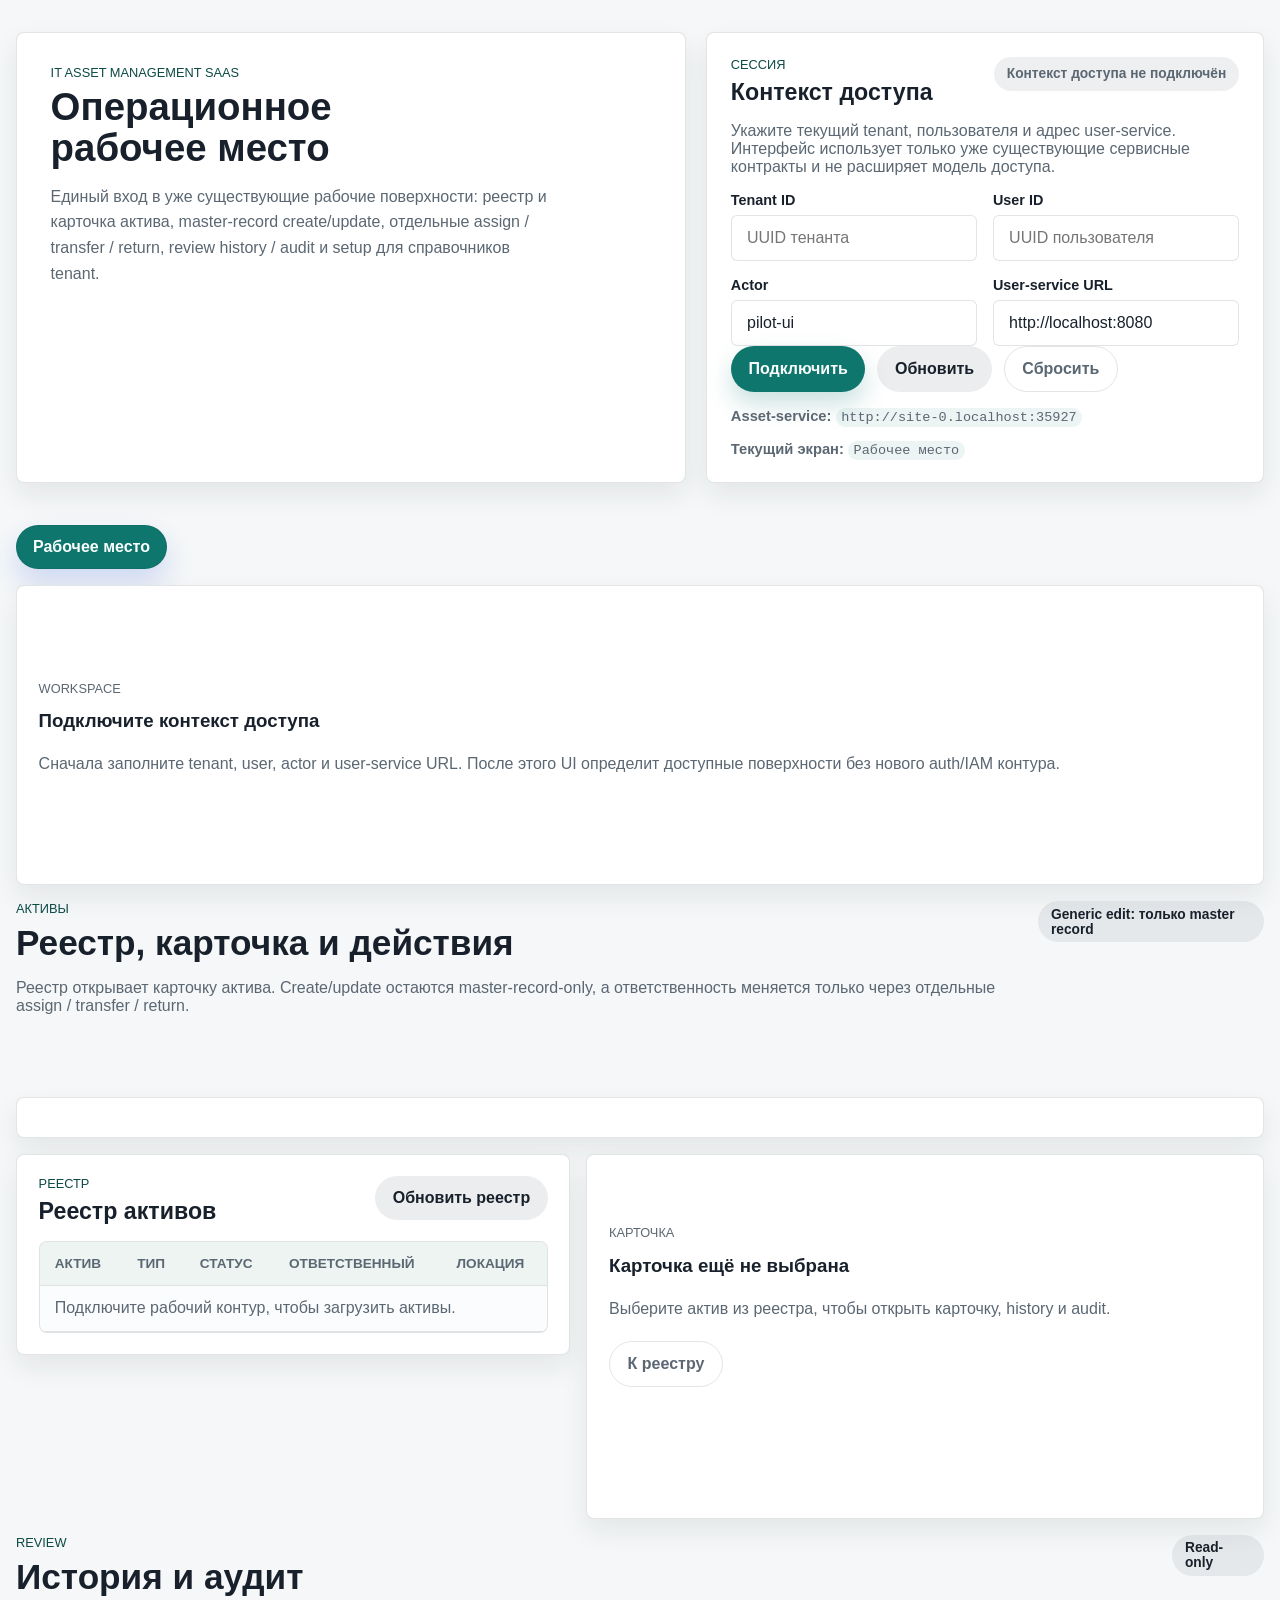
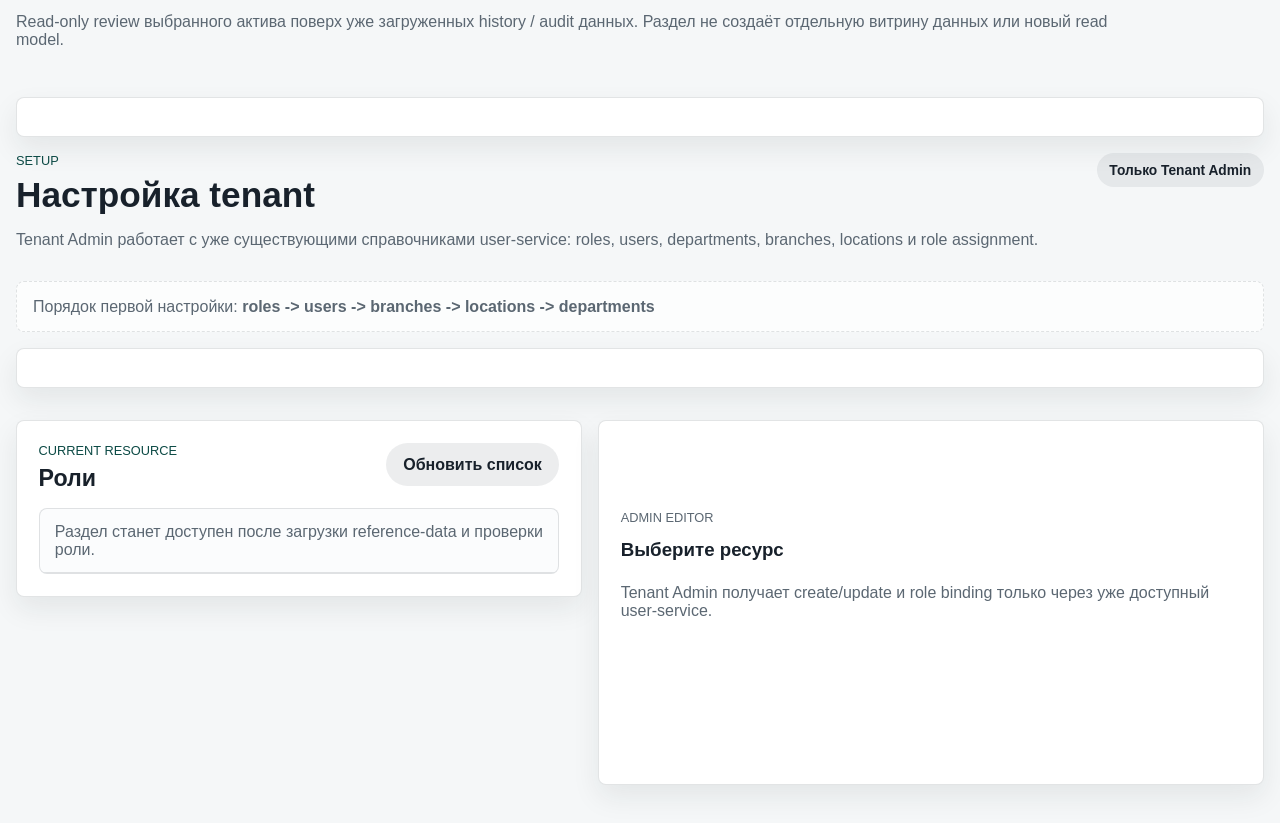
==== services/asset-service/src/main/resources/static/index.html @ 3429da2e "Operational Workspace UX v2 / Release UI Layout & Navigation Cutline" ====
<!DOCTYPE html>
<html lang="ru">
<head>
    <meta charset="UTF-8">
    <meta name="viewport" content="width=device-width, initial-scale=1.0">
    <title>ITAM Operational Workspace</title>
    <link rel="stylesheet" href="app.css">
    <script src="app.js" defer></script>
</head>
<body>
    <div
        class="app-shell"
        data-ui-surface="operational-workspace-ux-v2"
        data-existing-surface="minimal-pilot-ui"
        data-edit-boundary="asset-master-record-only"
        data-responsibility-flows="assign,transfer,return"
    >
        <header class="app-header">
            <div class="header-copy">
                <p class="eyebrow">IT Asset Management SaaS</p>
                <h1>Операционное рабочее место</h1>
                <p class="header-text">
                    Единый вход в уже существующие рабочие поверхности: реестр и карточка актива,
                    master-record create/update, отдельные assign / transfer / return, review history / audit
                    и setup для справочников tenant.
                </p>
            </div>

            <form id="session-form" class="session-card">
                <div class="panel-heading">
                    <div>
                        <p class="section-kicker">Сессия</p>
                        <h2>Контекст доступа</h2>
                    </div>
                    <span id="role-summary-badge" class="summary-badge">UI-профиль ещё не определён</span>
                </div>

                <p class="helper-copy">
                    Укажите текущий tenant, пользователя и адрес user-service. Интерфейс использует только
                    уже существующие сервисные контракты и не расширяет модель доступа.
                </p>

                <div class="field-grid">
                    <label class="field">
                        <span>Tenant ID</span>
                        <input id="tenant-id" name="tenant_id" type="text" autocomplete="off" placeholder="UUID тенанта" required>
                    </label>

                    <label class="field">
                        <span>User ID</span>
                        <input id="user-id" name="user_id" type="text" autocomplete="off" placeholder="UUID пользователя" required>
                    </label>

                    <label class="field">
                        <span>Actor</span>
                        <input id="actor" name="actor" type="text" autocomplete="off" placeholder="pilot-ui" required>
                    </label>

                    <label class="field">
                        <span>User-service URL</span>
                        <input
                            id="user-service-base-url"
                            name="user_service_base_url"
                            type="url"
                            autocomplete="off"
                            placeholder="http://localhost:8080"
                            required
                        >
                    </label>
                </div>

                <div class="button-row">
                    <button class="button button-primary" type="submit">Подключить</button>
                    <button class="button button-secondary" id="refresh-all" type="button">Обновить</button>
                    <button class="button button-ghost" id="clear-session" type="button">Сбросить</button>
                </div>

                <div class="inline-meta">
                    <span><strong>Asset-service:</strong> <code id="asset-service-origin">same origin</code></span>
                    <span><strong>Текущий экран:</strong> <code id="active-screen-label">assets</code></span>
                </div>
            </form>
        </header>

        <div id="flash-stack" class="flash-stack" aria-live="polite"></div>

        <nav id="screen-nav" class="screen-nav" aria-label="Основные разделы"></nav>

        <main class="workspace">
            <section id="workspace-screen" class="screen">
                <section id="workspace-overview" class="workspace-overview panel panel-tight" aria-live="polite"></section>
            </section>

            <section id="assets-screen" class="screen">
                <div class="screen-header">
                    <div>
                        <p class="section-kicker">Активы</p>
                        <h2>Реестр, карточка и действия</h2>
                        <p class="screen-copy">
                            Реестр открывает карточку актива. Create/update остаются master-record-only,
                            а ответственность меняется только через отдельные assign / transfer / return.
                        </p>
                    </div>
                    <span class="boundary-chip">
                        Generic edit: только master record
                    </span>
                </div>

                <div id="asset-journey-banner" class="journey-banner" aria-live="polite"></div>

                <div id="asset-create-panel" class="panel panel-tight" hidden>
                    <div class="panel-heading">
                        <div>
                            <p class="section-kicker">Create</p>
                            <h3>Создать актив</h3>
                        </div>
                    </div>
                    <form id="asset-create-form" class="form-grid">
                        <label class="field">
                            <span>Инвентарный тег</span>
                            <input name="asset_tag" type="text" autocomplete="off" required>
                        </label>

                        <label class="field">
                            <span>Серийный номер</span>
                            <input name="serial_number" type="text" autocomplete="off" required>
                        </label>

                        <label class="field">
                            <span>Тип актива</span>
                            <input name="asset_type" type="text" autocomplete="off" required>
                        </label>

                        <div class="button-row button-row-inline">
                            <button class="button button-primary" type="submit">Создать актив</button>
                        </div>
                    </form>
                    <p class="muted-note">
                        Начальная ответственность не задаётся через generic create. После создания используйте
                        отдельные entry points assign / transfer / return и вернитесь в карточку актива.
                    </p>
                </div>

                <section id="asset-registry-overview" class="workspace-overview panel panel-tight" aria-live="polite"></section>

                <div class="assets-grid">
                    <section class="panel">
                        <div class="panel-heading">
                            <div>
                                <p class="section-kicker">Реестр</p>
                                <h3>Реестр активов</h3>
                            </div>
                            <button class="button button-secondary" id="refresh-assets" type="button">Обновить реестр</button>
                        </div>

                        <div class="table-wrap">
                            <table class="data-table">
                                <thead>
                                    <tr>
                                        <th>Актив</th>
                                        <th>Тип</th>
                                        <th>Статус</th>
                                        <th>Ответственный</th>
                                        <th>Локация</th>
                                    </tr>
                                </thead>
                                <tbody id="asset-registry-body">
                                    <tr>
                                        <td colspan="5" class="empty-cell">Подключите рабочий контур, чтобы загрузить активы.</td>
                                    </tr>
                                </tbody>
                            </table>
                        </div>
                    </section>

                    <section class="panel">
                        <div id="asset-detail-panel" class="detail-host">
                            <div class="empty-state">
                                <p class="empty-kicker">Карточка</p>
                                <h3>Карточка ещё не выбрана</h3>
                                <p>Выберите актив из реестра, чтобы открыть карточку, историю, аудит и доступные operational actions.</p>
                            </div>
                        </div>
                    </section>
                </div>
            </section>

            <section id="review-screen" class="screen" hidden>
                <div class="screen-header">
                    <div>
                        <p class="section-kicker">Review</p>
                        <h2>История и аудит</h2>
                        <p class="screen-copy">
                            Read-only review выбранного актива поверх уже загруженных history / audit данных.
                            Раздел не создаёт отдельную витрину данных или новый read model.
                        </p>
                    </div>
                    <span class="boundary-chip">Read-only</span>
                </div>

                <nav id="review-section-nav" class="admin-nav" aria-label="Review sections"></nav>
                <section id="review-detail-panel" class="panel panel-tight" aria-live="polite"></section>
            </section>

            <section id="admin-screen" class="screen" hidden>
                <div class="screen-header">
                    <div>
                        <p class="section-kicker">Setup</p>
                        <h2>Настройка tenant</h2>
                        <p class="screen-copy">
                            Tenant Admin работает с уже существующими справочниками user-service:
                            roles, users, departments, branches, locations и role assignment.
                        </p>
                    </div>
                    <span class="boundary-chip">Только Tenant Admin</span>
                </div>

                <div class="setup-order">
                    Порядок первой настройки: <strong>roles -> users -> branches -> locations -> departments</strong>
                </div>

                <section id="setup-overview" class="workspace-overview panel panel-tight" aria-live="polite"></section>

                <nav id="admin-resource-nav" class="admin-nav" aria-label="Reference data sections"></nav>

                <div class="admin-grid">
                    <section class="panel">
                        <div class="panel-heading">
                            <div>
                                <p class="section-kicker">Current Resource</p>
                                <h3 id="admin-resource-title">Роли</h3>
                            </div>
                            <button class="button button-secondary" id="refresh-admin-resource" type="button">Обновить список</button>
                        </div>

                        <div class="table-wrap">
                            <table class="data-table">
                                <thead id="admin-table-head"></thead>
                                <tbody id="admin-table-body">
                                    <tr>
                                        <td class="empty-cell">Раздел станет доступен после загрузки reference-data и проверки роли.</td>
                                    </tr>
                                </tbody>
                            </table>
                        </div>
                    </section>

                    <section class="panel">
                        <div id="admin-editor-panel" class="detail-host">
                            <div class="empty-state">
                                <p class="empty-kicker">Admin Editor</p>
                                <h3>Выберите ресурс</h3>
                                <p>Tenant Admin получает create/update и role binding только через уже доступный user-service.</p>
                            </div>
                        </div>
                    </section>
                </div>
            </section>
        </main>
    </div>
</body>
</html>
---- services/asset-service/src/main/resources/static/app.css ----
:root {
    --bg: #f5f7f8;
    --panel: #ffffff;
    --panel-strong: #fbfcfd;
    --ink: #18212b;
    --muted: #5b6772;
    --line: rgba(22, 32, 42, 0.12);
    --accent: #0f766e;
    --accent-soft: #d7efeb;
    --accent-ink: #0c4a45;
    --warning: #9a3412;
    --warning-soft: #ffedd5;
    --danger: #b42318;
    --danger-soft: #fde7e3;
    --success: #166534;
    --success-soft: #dcfce7;
    --info-soft: #e0efff;
    --readonly-soft: #ebe8ff;
    --readonly-ink: #4338ca;
    --shadow: 0 12px 28px rgba(29, 32, 37, 0.08);
    --radius-lg: 8px;
    --radius-md: 8px;
    --radius-sm: 6px;
}

* {
    box-sizing: border-box;
}

html {
    font-size: 16px;
}

body {
    margin: 0;
    min-height: 100vh;
    color: var(--ink);
    background: var(--bg);
    font-family: "Aptos", "Trebuchet MS", "Segoe UI Variable Text", sans-serif;
}

button,
input,
select,
textarea {
    font: inherit;
}

code {
    padding: 0.1rem 0.35rem;
    border-radius: 999px;
    background: rgba(15, 118, 110, 0.08);
    font-family: "Cascadia Code", "Consolas", monospace;
    font-size: 0.92em;
}

.app-shell {
    width: min(1480px, calc(100vw - 2rem));
    margin: 0 auto;
    padding: 2rem 0 2.5rem;
}

.app-header {
    display: grid;
    grid-template-columns: 1.2fr 1fr;
    gap: 1.25rem;
    align-items: stretch;
}

.header-copy,
.session-card,
.panel {
    border: 1px solid var(--line);
    border-radius: var(--radius-lg);
    background: var(--panel);
    box-shadow: var(--shadow);
}

.header-copy {
    padding: 2rem 2.1rem;
}

.eyebrow,
.section-kicker,
.empty-kicker,
.metric-label {
    margin: 0 0 0.45rem;
    font-size: 0.8rem;
    letter-spacing: 0;
    text-transform: uppercase;
    color: var(--accent-ink);
}

.header-copy h1,
.screen-header h2,
.panel-heading h2,
.panel-heading h3,
.empty-state h3,
.action-card h4,
.setup-card strong {
    margin: 0;
    font-weight: 700;
}

.header-copy h1 {
    font-size: 2.4rem;
    line-height: 1.05;
    max-width: 18ch;
}

.header-text,
.helper-copy,
.screen-copy,
.muted-note,
.empty-state p,
.setup-order,
.inline-meta,
.summary-badge,
.metric-copy,
.journey-copy p,
.setup-status {
    color: var(--muted);
}

.header-text {
    margin: 1rem 0 0;
    max-width: 56ch;
    line-height: 1.6;
}

.session-card {
    padding: 1.5rem;
}

.panel-heading {
    display: flex;
    justify-content: space-between;
    align-items: flex-start;
    gap: 1rem;
    margin-bottom: 1rem;
}

.panel-heading h2,
.panel-heading h3 {
    font-size: 1.45rem;
}

.summary-badge,
.boundary-chip,
.status-badge,
.summary-pill {
    display: inline-flex;
    align-items: center;
    justify-content: center;
    min-height: 2.1rem;
    padding: 0.35rem 0.8rem;
    border-radius: 999px;
    font-size: 0.86rem;
    font-weight: 600;
}

.summary-badge,
.boundary-chip,
.summary-pill {
    background: rgba(22, 32, 42, 0.07);
}

.field-grid,
.form-grid,
.overview-grid,
.workspace-path-grid,
.action-grid,
.stack,
.detail-grid,
.asset-card {
    display: grid;
    gap: 1rem;
}

.field-grid {
    grid-template-columns: repeat(2, minmax(0, 1fr));
}

.overview-grid {
    grid-template-columns: repeat(auto-fit, minmax(180px, 1fr));
}

.workspace-path-grid {
    grid-template-columns: repeat(auto-fit, minmax(240px, 1fr));
}

.action-grid {
    grid-template-columns: repeat(auto-fit, minmax(220px, 1fr));
}

.field {
    display: grid;
    gap: 0.42rem;
}

.field span {
    font-size: 0.9rem;
    font-weight: 600;
}

.field input,
.field select,
.field textarea {
    width: 100%;
    min-height: 2.9rem;
    padding: 0.8rem 0.95rem;
    border: 1px solid var(--line);
    border-radius: var(--radius-sm);
    background: rgba(255, 255, 255, 0.9);
    color: var(--ink);
}

.field textarea {
    min-height: 7rem;
    resize: vertical;
}

.field input:focus,
.field select:focus,
.field textarea:focus {
    outline: 2px solid rgba(15, 118, 110, 0.22);
    border-color: rgba(15, 118, 110, 0.35);
}

.button-row {
    display: flex;
    gap: 0.75rem;
    flex-wrap: wrap;
}

.button-row-inline {
    margin-top: 0.15rem;
}

.button {
    border: 0;
    border-radius: 999px;
    padding: 0.8rem 1.1rem;
    font-weight: 700;
    cursor: pointer;
    transition: transform 0.18s ease, box-shadow 0.18s ease, opacity 0.18s ease;
}

.button:hover {
    transform: translateY(-1px);
}

.button:disabled {
    cursor: not-allowed;
    opacity: 0.55;
    transform: none;
    box-shadow: none;
}

.button-primary {
    color: #f9fbfb;
    background: #0f766e;
    box-shadow: 0 12px 24px rgba(15, 118, 110, 0.22);
}

.button-secondary {
    color: var(--ink);
    background: rgba(22, 32, 42, 0.08);
}

.button-ghost {
    color: var(--muted);
    background: transparent;
    border: 1px solid var(--line);
}

.inline-meta {
    display: flex;
    gap: 1rem;
    flex-wrap: wrap;
    margin-top: 1rem;
    font-size: 0.92rem;
}

.flash-stack {
    display: grid;
    gap: 0.65rem;
    margin: 1.25rem 0 0;
}

.flash {
    border-radius: var(--radius-md);
    padding: 0.95rem 1rem;
    border: 1px solid transparent;
    box-shadow: 0 16px 30px rgba(29, 32, 37, 0.08);
}

.flash-info {
    background: rgba(255, 255, 255, 0.72);
    border-color: rgba(22, 32, 42, 0.1);
}

.flash-success {
    background: var(--success-soft);
    border-color: rgba(22, 101, 52, 0.18);
}

.flash-warning {
    background: var(--warning-soft);
    border-color: rgba(154, 52, 18, 0.18);
}

.flash-error {
    background: var(--danger-soft);
    border-color: rgba(180, 35, 24, 0.18);
}

.screen-nav,
.admin-nav {
    display: flex;
    gap: 0.75rem;
    flex-wrap: wrap;
}

.screen-nav {
    margin: 1.35rem 0 1rem;
}

.nav-chip {
    border: 1px solid rgba(22, 32, 42, 0.08);
    border-radius: 999px;
    padding: 0.75rem 1rem;
    background: rgba(255, 255, 255, 0.65);
    color: var(--ink);
    font-weight: 700;
    cursor: pointer;
}

.nav-chip.is-active {
    color: #fbfffe;
    background: #0f766e;
    box-shadow: 0 14px 28px rgba(29, 78, 216, 0.18);
}

.workspace {
    display: grid;
    gap: 1rem;
}

.workspace-overview {
    padding: 1.2rem 1.35rem;
}

.screen {
    display: grid;
    gap: 1rem;
}

.screen-header {
    display: flex;
    justify-content: space-between;
    gap: 1rem;
    align-items: flex-start;
}

.screen-header h2 {
    font-size: 2.2rem;
}

.assets-grid {
    display: grid;
    grid-template-columns: minmax(420px, 0.9fr) minmax(480px, 1.1fr);
    gap: 1rem;
    align-items: start;
}

.admin-grid {
    display: grid;
    grid-template-columns: minmax(360px, 0.85fr) minmax(420px, 1fr);
    gap: 1rem;
    align-items: start;
}

.panel {
    padding: 1.35rem;
}

.panel-tight {
    padding: 1.2rem 1.35rem;
}

.table-wrap {
    overflow: auto;
    border: 1px solid var(--line);
    border-radius: var(--radius-md);
    background: var(--panel-strong);
}

.data-table {
    width: 100%;
    border-collapse: collapse;
}

.data-table th,
.data-table td {
    padding: 0.85rem 0.95rem;
    text-align: left;
    border-bottom: 1px solid var(--line);
    vertical-align: top;
}

.data-table th {
    position: sticky;
    top: 0;
    background: #edf4f2;
    font-size: 0.85rem;
    text-transform: uppercase;
    letter-spacing: 0;
    color: var(--muted);
}

.data-table tbody tr {
    cursor: pointer;
    transition: background 0.16s ease;
}

.data-table tbody tr:hover {
    background: rgba(15, 118, 110, 0.05);
}

.data-table tbody tr.is-active {
    background: rgba(15, 118, 110, 0.11);
}

.empty-cell {
    text-align: center;
    color: var(--muted);
}

.detail-host {
    min-height: 320px;
}

.empty-state {
    display: grid;
    gap: 0.45rem;
    place-items: start;
    min-height: 260px;
    align-content: center;
}

.detail-grid {
    grid-template-columns: repeat(2, minmax(0, 1fr));
}

.detail-grid-wide {
    margin-top: 1rem;
}

.asset-summary-grid {
    display: grid;
    grid-template-columns: repeat(2, minmax(0, 1fr));
    gap: 0.9rem;
}

.summary-card,
.metric-card,
.workspace-area-card,
.action-card,
.setup-card {
    padding: 1rem;
    border: 1px solid var(--line);
    border-radius: var(--radius-md);
    background: rgba(255, 255, 255, 0.72);
}

.summary-card p,
.metric-card p,
.workspace-area-card p,
.action-card p,
.setup-card p {
    margin: 0;
}

.workspace-area-card {
    display: grid;
    gap: 0.75rem;
    align-content: start;
}

.workspace-area-card.is-disabled {
    opacity: 0.72;
}

.workspace-area-card strong {
    font-size: 1.18rem;
}

.summary-card strong,
.summary-value,
.metric-value {
    display: block;
    margin-top: 0.35rem;
    font-size: 1.05rem;
}

.summary-value {
    font-weight: 700;
}

.metric-value {
    font-size: 1.4rem;
    color: var(--ink);
}

.metric-copy {
    margin-top: 0.5rem;
    line-height: 1.5;
}

.journey-banner {
    display: flex;
    justify-content: space-between;
    gap: 1rem;
    align-items: center;
    padding: 1rem 1.1rem;
    border-radius: var(--radius-md);
    border: 1px solid transparent;
}

.journey-copy {
    display: grid;
    gap: 0.35rem;
}

.journey-copy strong {
    font-size: 1rem;
}

.journey-banner.tone-info {
    background: var(--info-soft);
    border-color: rgba(29, 78, 216, 0.12);
}

.journey-banner.tone-warning {
    background: var(--warning-soft);
    border-color: rgba(154, 52, 18, 0.18);
}

.journey-banner.tone-readonly {
    background: var(--readonly-soft);
    border-color: rgba(67, 56, 202, 0.14);
}

.journey-banner.tone-readonly strong {
    color: var(--readonly-ink);
}

.action-card {
    display: grid;
    gap: 0.8rem;
}

.action-card-header {
    display: grid;
    gap: 0.2rem;
}

.action-card h4 {
    font-size: 1.2rem;
}

.inline-warning {
    margin: 0;
    padding: 0.8rem 0.9rem;
    border-radius: var(--radius-sm);
    background: var(--warning-soft);
    color: var(--warning);
}

.setup-order {
    padding: 0.95rem 1rem;
    border-radius: var(--radius-md);
    background: rgba(255, 255, 255, 0.68);
    border: 1px dashed rgba(22, 32, 42, 0.12);
}

.setup-card {
    display: grid;
    gap: 0.6rem;
}

.setup-card.complete {
    border-color: rgba(22, 101, 52, 0.2);
    background: rgba(220, 252, 231, 0.62);
}

.setup-card.current {
    border-color: rgba(29, 78, 216, 0.18);
    background: rgba(224, 239, 255, 0.68);
}

.setup-card.queued {
    background: rgba(255, 255, 255, 0.72);
}

.setup-status {
    font-weight: 700;
}

.pill-row {
    display: flex;
    flex-wrap: wrap;
    gap: 0.5rem;
}

.summary-pill.is-muted {
    color: var(--muted);
}

.local-tabs {
    display: flex;
    gap: 0.5rem;
    flex-wrap: wrap;
    padding: 0.35rem;
    border: 1px solid var(--line);
    border-radius: var(--radius-md);
    background: var(--panel-strong);
}

.local-tab {
    border: 0;
    border-radius: var(--radius-sm);
    padding: 0.65rem 0.8rem;
    background: transparent;
    color: var(--muted);
    font-weight: 700;
    cursor: pointer;
}

.local-tab.is-active {
    color: #f9fbfb;
    background: var(--accent);
}

.asset-section {
    display: grid;
    gap: 1rem;
}

.reference-label {
    display: grid;
    gap: 0.18rem;
}

.reference-meta,
.reference-empty {
    display: block;
    color: var(--muted);
    font-size: 0.82rem;
    font-weight: 500;
    overflow-wrap: anywhere;
}

.reference-empty {
    color: var(--warning);
}

.audit-detail-stack {
    display: grid;
    gap: 0.75rem;
}

.audit-detail-list {
    display: grid;
    gap: 0.55rem;
    margin: 0;
}

.audit-detail-list div {
    display: grid;
    gap: 0.2rem;
}

.audit-detail-list dt {
    color: var(--muted);
    font-size: 0.78rem;
    font-weight: 700;
    text-transform: uppercase;
}

.audit-detail-list dd {
    margin: 0;
}

.audit-raw summary {
    color: var(--muted);
    cursor: pointer;
    font-weight: 700;
}

.json-block {
    margin: 0;
    padding: 0.9rem 1rem;
    border-radius: var(--radius-md);
    background: rgba(22, 32, 42, 0.08);
    overflow: auto;
    font-family: "Cascadia Code", "Consolas", monospace;
    font-size: 0.85rem;
    line-height: 1.55;
}

.compact-list {
    margin: 0;
    padding-left: 1rem;
}

.compact-list li + li {
    margin-top: 0.35rem;
}

.status-badge {
    color: var(--accent-ink);
    background: var(--accent-soft);
}

.status-badge.status-retired {
    color: var(--warning);
    background: var(--warning-soft);
}

.status-badge.status-unknown {
    color: var(--muted);
    background: rgba(22, 32, 42, 0.08);
}

.muted-note {
    margin: 0.75rem 0 0;
    line-height: 1.5;
}

@media (max-width: 1180px) {
    .app-header,
    .assets-grid,
    .admin-grid,
    .detail-grid,
    .asset-summary-grid {
        grid-template-columns: 1fr;
    }

    .journey-banner {
        align-items: flex-start;
        flex-direction: column;
    }
}

@media (max-width: 780px) {
    .app-shell {
        width: min(100vw - 1rem, 1480px);
        padding-top: 0.75rem;
    }

    .header-copy,
    .session-card,
    .panel {
        border-radius: var(--radius-lg);
    }

    .field-grid,
    .overview-grid,
    .workspace-path-grid,
    .action-grid {
        grid-template-columns: 1fr;
    }

    .screen-header,
    .panel-heading {
        flex-direction: column;
    }

    .summary-badge,
    .boundary-chip {
        width: fit-content;
    }
}
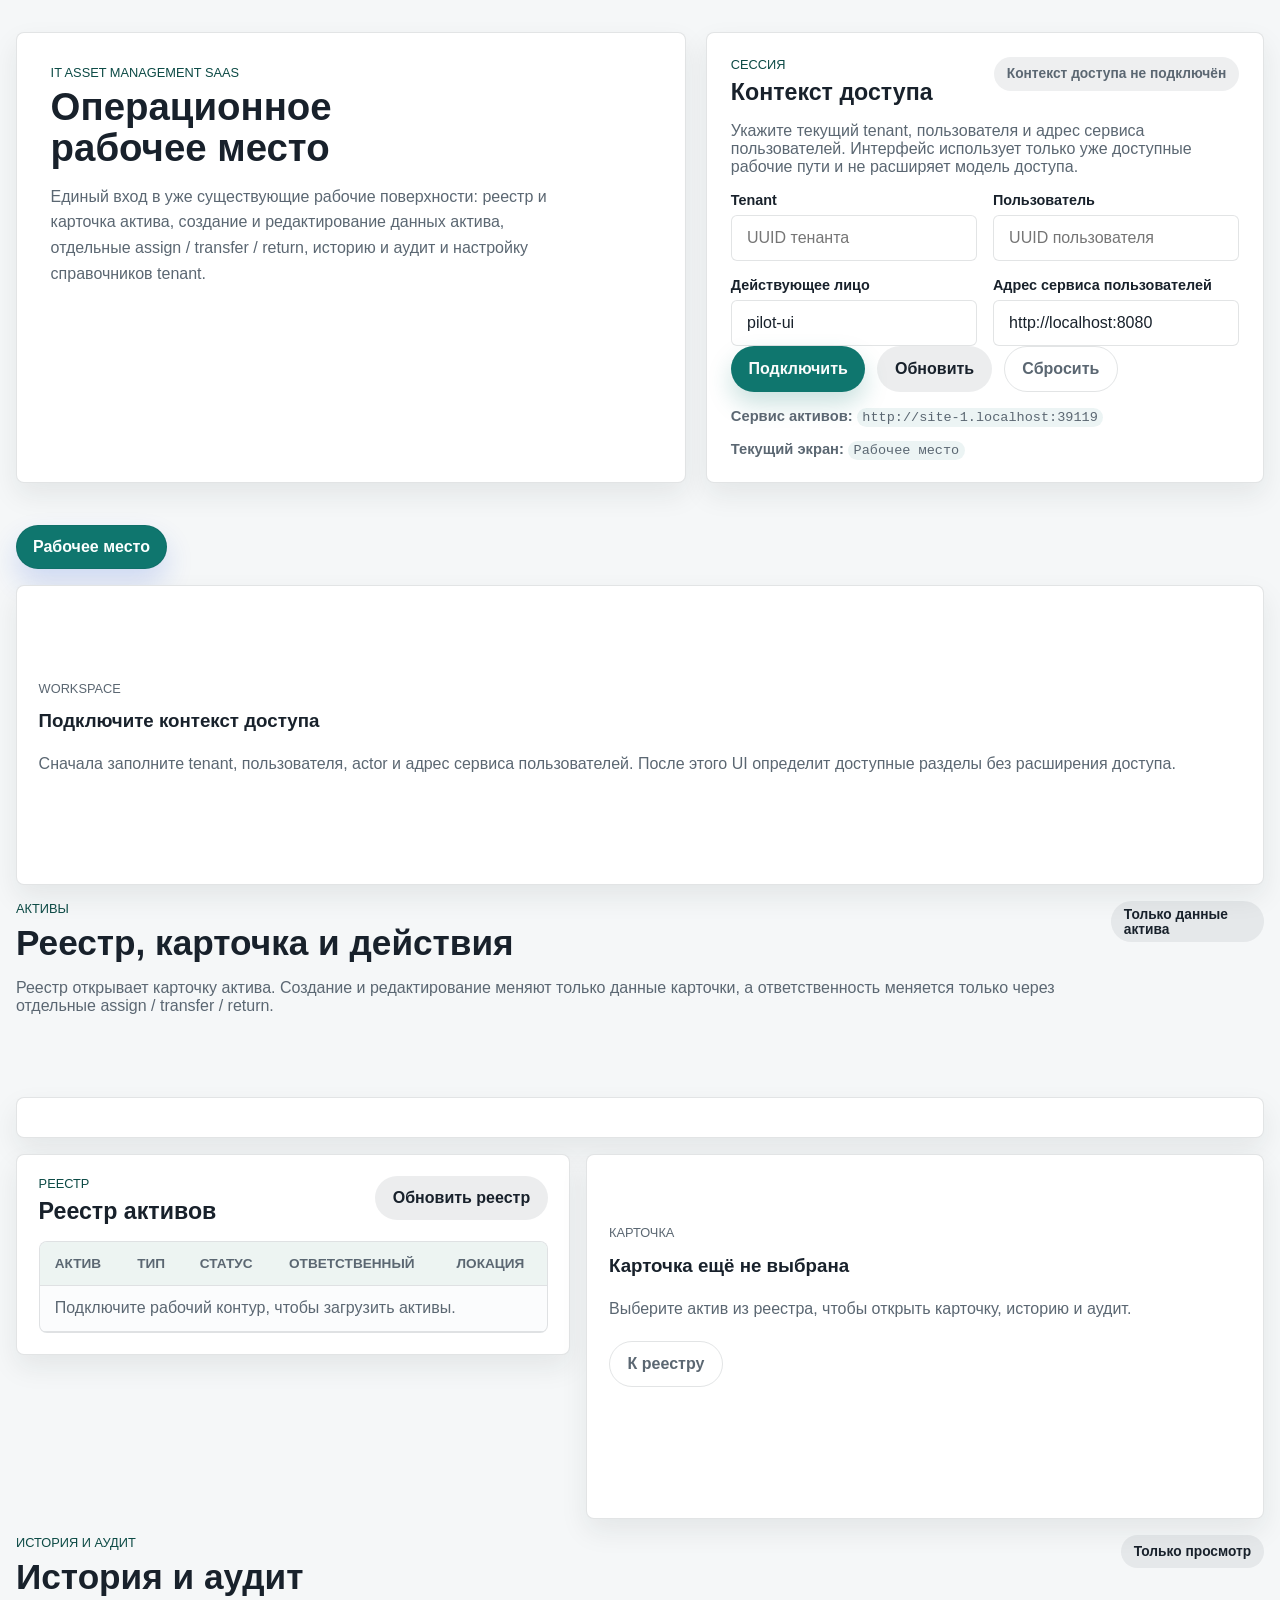
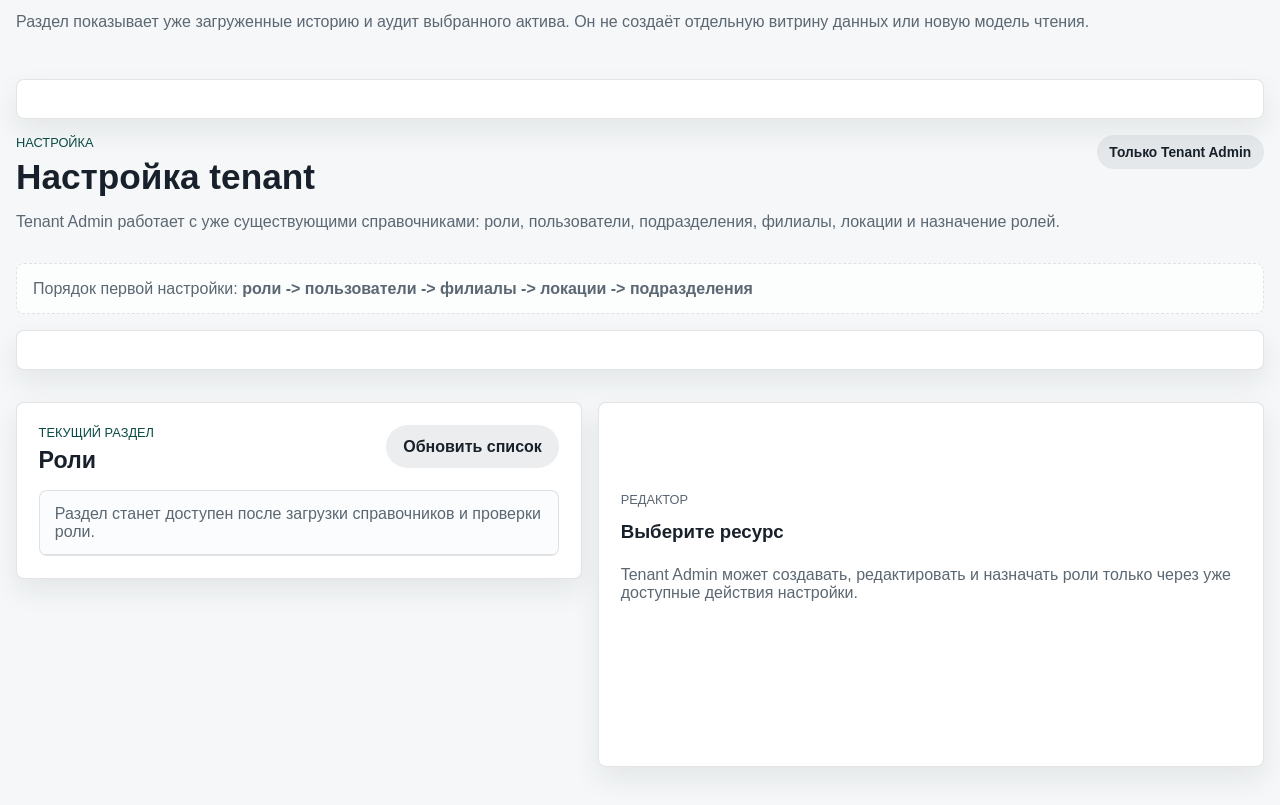
==== commit e76470b1: "123" ====
--- a/services/asset-service/src/main/resources/static/index.html
+++ b/services/asset-service/src/main/resources/static/index.html
@@ -21,8 +21,8 @@
                 <h1>Операционное рабочее место</h1>
                 <p class="header-text">
                     Единый вход в уже существующие рабочие поверхности: реестр и карточка актива,
-                    master-record create/update, отдельные assign / transfer / return, review history / audit
-                    и setup для справочников tenant.
+                    создание и редактирование данных актива, отдельные assign / transfer / return, историю и аудит
+                    и настройку справочников tenant.
                 </p>
             </div>
 
@@ -36,28 +36,28 @@
                 </div>
 
                 <p class="helper-copy">
-                    Укажите текущий tenant, пользователя и адрес user-service. Интерфейс использует только
-                    уже существующие сервисные контракты и не расширяет модель доступа.
+                    Укажите текущий tenant, пользователя и адрес сервиса пользователей. Интерфейс использует только
+                    уже доступные рабочие пути и не расширяет модель доступа.
                 </p>
 
                 <div class="field-grid">
                     <label class="field">
-                        <span>Tenant ID</span>
+                        <span>Tenant</span>
                         <input id="tenant-id" name="tenant_id" type="text" autocomplete="off" placeholder="UUID тенанта" required>
                     </label>
 
                     <label class="field">
-                        <span>User ID</span>
+                        <span>Пользователь</span>
                         <input id="user-id" name="user_id" type="text" autocomplete="off" placeholder="UUID пользователя" required>
                     </label>
 
                     <label class="field">
-                        <span>Actor</span>
+                        <span>Действующее лицо</span>
                         <input id="actor" name="actor" type="text" autocomplete="off" placeholder="pilot-ui" required>
                     </label>
 
                     <label class="field">
-                        <span>User-service URL</span>
+                        <span>Адрес сервиса пользователей</span>
                         <input
                             id="user-service-base-url"
                             name="user_service_base_url"
@@ -76,7 +76,7 @@
                 </div>
 
                 <div class="inline-meta">
-                    <span><strong>Asset-service:</strong> <code id="asset-service-origin">same origin</code></span>
+                    <span><strong>Сервис активов:</strong> <code id="asset-service-origin">same origin</code></span>
                     <span><strong>Текущий экран:</strong> <code id="active-screen-label">assets</code></span>
                 </div>
             </form>
@@ -97,12 +97,12 @@
                         <p class="section-kicker">Активы</p>
                         <h2>Реестр, карточка и действия</h2>
                         <p class="screen-copy">
-                            Реестр открывает карточку актива. Create/update остаются master-record-only,
+                            Реестр открывает карточку актива. Создание и редактирование меняют только данные карточки,
                             а ответственность меняется только через отдельные assign / transfer / return.
                         </p>
                     </div>
                     <span class="boundary-chip">
-                        Generic edit: только master record
+                        Только данные актива
                     </span>
                 </div>
 
@@ -136,8 +136,8 @@
                         </div>
                     </form>
                     <p class="muted-note">
-                        Начальная ответственность не задаётся через generic create. После создания используйте
-                        отдельные entry points assign / transfer / return и вернитесь в карточку актива.
+                        При создании не назначается ответственный. После создания используйте
+                        отдельные действия assign / transfer / return и вернитесь в карточку актива.
                     </p>
                 </div>
 
@@ -178,7 +178,7 @@
                             <div class="empty-state">
                                 <p class="empty-kicker">Карточка</p>
                                 <h3>Карточка ещё не выбрана</h3>
-                                <p>Выберите актив из реестра, чтобы открыть карточку, историю, аудит и доступные operational actions.</p>
+                                <p>Выберите актив из реестра, чтобы открыть карточку, историю, аудит и доступные действия.</p>
                             </div>
                         </div>
                     </section>
@@ -188,46 +188,46 @@
             <section id="review-screen" class="screen" hidden>
                 <div class="screen-header">
                     <div>
-                        <p class="section-kicker">Review</p>
+                        <p class="section-kicker">История и аудит</p>
                         <h2>История и аудит</h2>
                         <p class="screen-copy">
-                            Read-only review выбранного актива поверх уже загруженных history / audit данных.
-                            Раздел не создаёт отдельную витрину данных или новый read model.
+                            Раздел показывает уже загруженные историю и аудит выбранного актива.
+                            Он не создаёт отдельную витрину данных или новую модель чтения.
                         </p>
                     </div>
-                    <span class="boundary-chip">Read-only</span>
-                </div>
-
-                <nav id="review-section-nav" class="admin-nav" aria-label="Review sections"></nav>
+                    <span class="boundary-chip">Только просмотр</span>
+                </div>
+
+                <nav id="review-section-nav" class="admin-nav" aria-label="Разделы истории и аудита"></nav>
                 <section id="review-detail-panel" class="panel panel-tight" aria-live="polite"></section>
             </section>
 
             <section id="admin-screen" class="screen" hidden>
                 <div class="screen-header">
                     <div>
-                        <p class="section-kicker">Setup</p>
+                        <p class="section-kicker">Настройка</p>
                         <h2>Настройка tenant</h2>
                         <p class="screen-copy">
-                            Tenant Admin работает с уже существующими справочниками user-service:
-                            roles, users, departments, branches, locations и role assignment.
+                            Tenant Admin работает с уже существующими справочниками:
+                            роли, пользователи, подразделения, филиалы, локации и назначение ролей.
                         </p>
                     </div>
                     <span class="boundary-chip">Только Tenant Admin</span>
                 </div>
 
                 <div class="setup-order">
-                    Порядок первой настройки: <strong>roles -> users -> branches -> locations -> departments</strong>
+                    Порядок первой настройки: <strong>роли -> пользователи -> филиалы -> локации -> подразделения</strong>
                 </div>
 
                 <section id="setup-overview" class="workspace-overview panel panel-tight" aria-live="polite"></section>
 
-                <nav id="admin-resource-nav" class="admin-nav" aria-label="Reference data sections"></nav>
+                <nav id="admin-resource-nav" class="admin-nav" aria-label="Разделы настройки"></nav>
 
                 <div class="admin-grid">
                     <section class="panel">
                         <div class="panel-heading">
                             <div>
-                                <p class="section-kicker">Current Resource</p>
+                                <p class="section-kicker">Текущий раздел</p>
                                 <h3 id="admin-resource-title">Роли</h3>
                             </div>
                             <button class="button button-secondary" id="refresh-admin-resource" type="button">Обновить список</button>
@@ -238,7 +238,7 @@
                                 <thead id="admin-table-head"></thead>
                                 <tbody id="admin-table-body">
                                     <tr>
-                                        <td class="empty-cell">Раздел станет доступен после загрузки reference-data и проверки роли.</td>
+                                        <td class="empty-cell">Раздел станет доступен после загрузки справочников и проверки роли.</td>
                                     </tr>
                                 </tbody>
                             </table>
@@ -248,9 +248,9 @@
                     <section class="panel">
                         <div id="admin-editor-panel" class="detail-host">
                             <div class="empty-state">
-                                <p class="empty-kicker">Admin Editor</p>
+                                <p class="empty-kicker">Редактор</p>
                                 <h3>Выберите ресурс</h3>
-                                <p>Tenant Admin получает create/update и role binding только через уже доступный user-service.</p>
+                                <p>Tenant Admin может создавать, редактировать и назначать роли только через уже доступные действия настройки.</p>
                             </div>
                         </div>
                     </section>
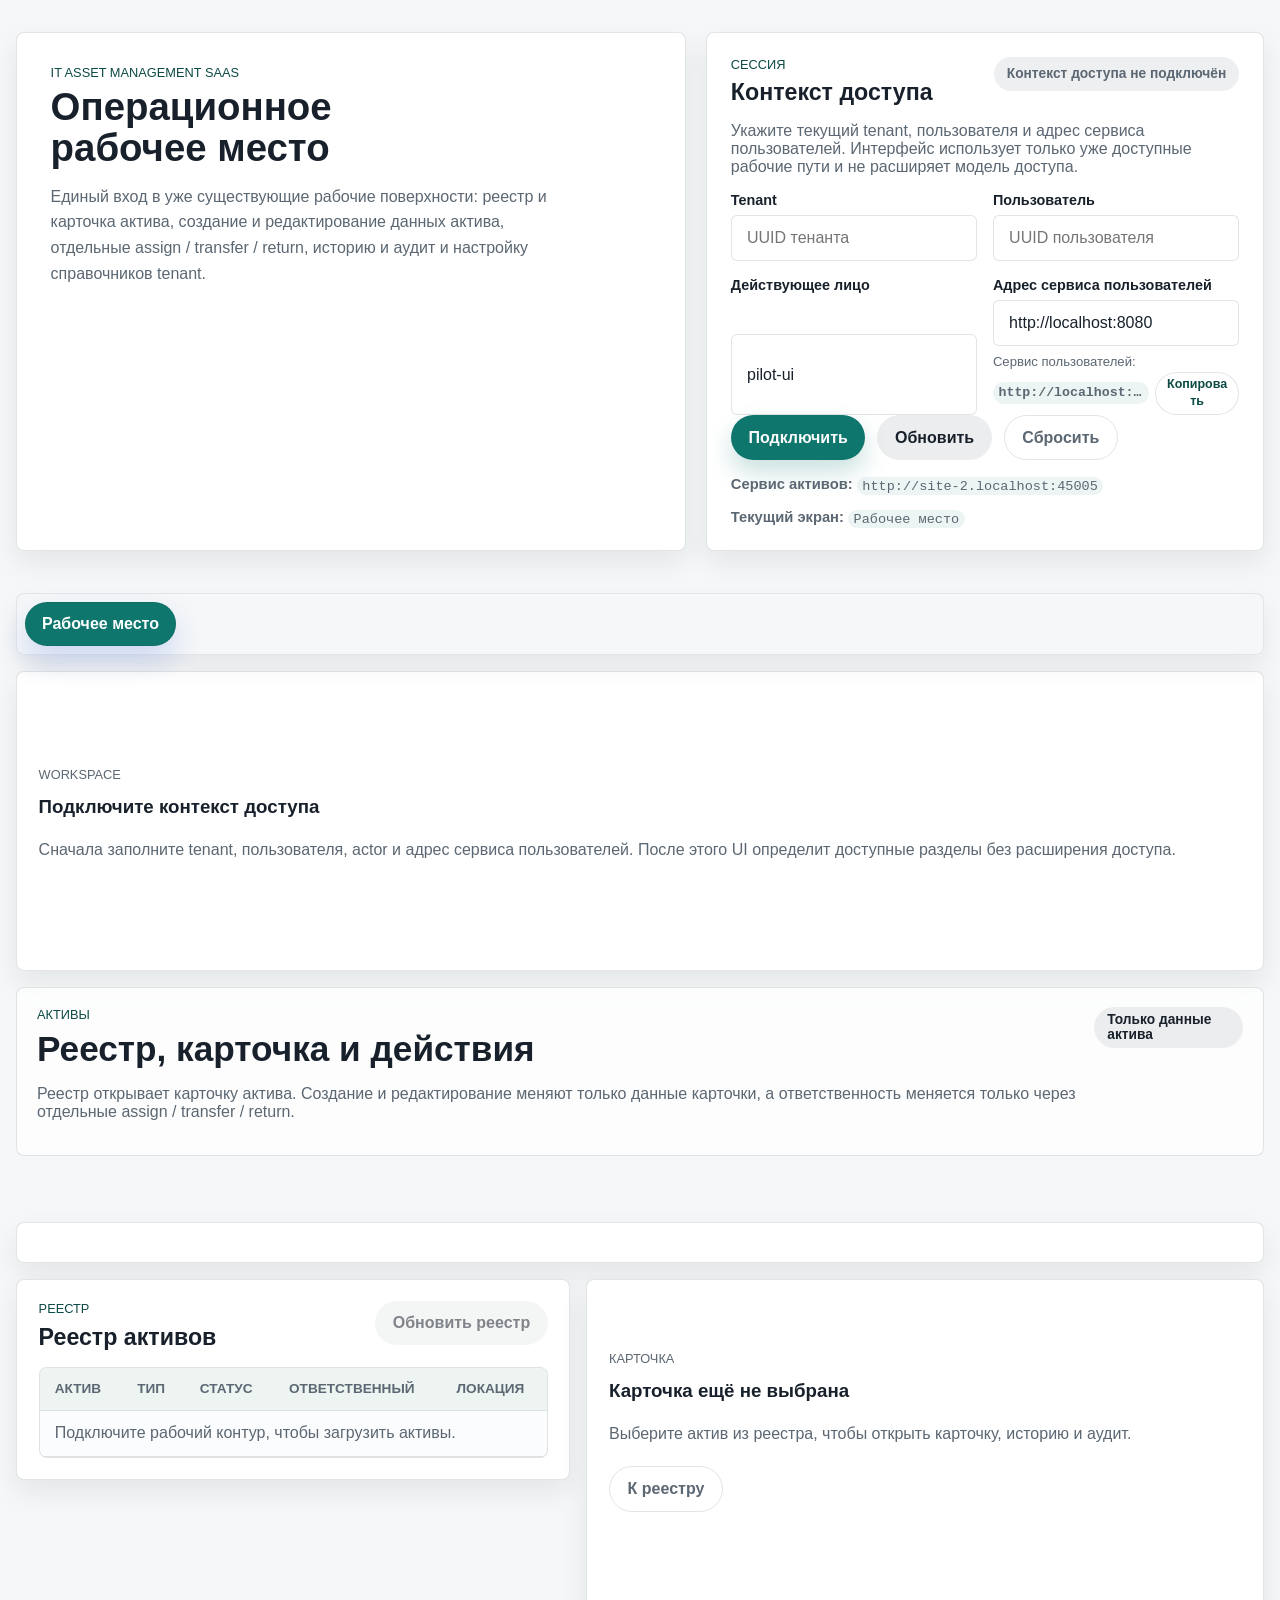
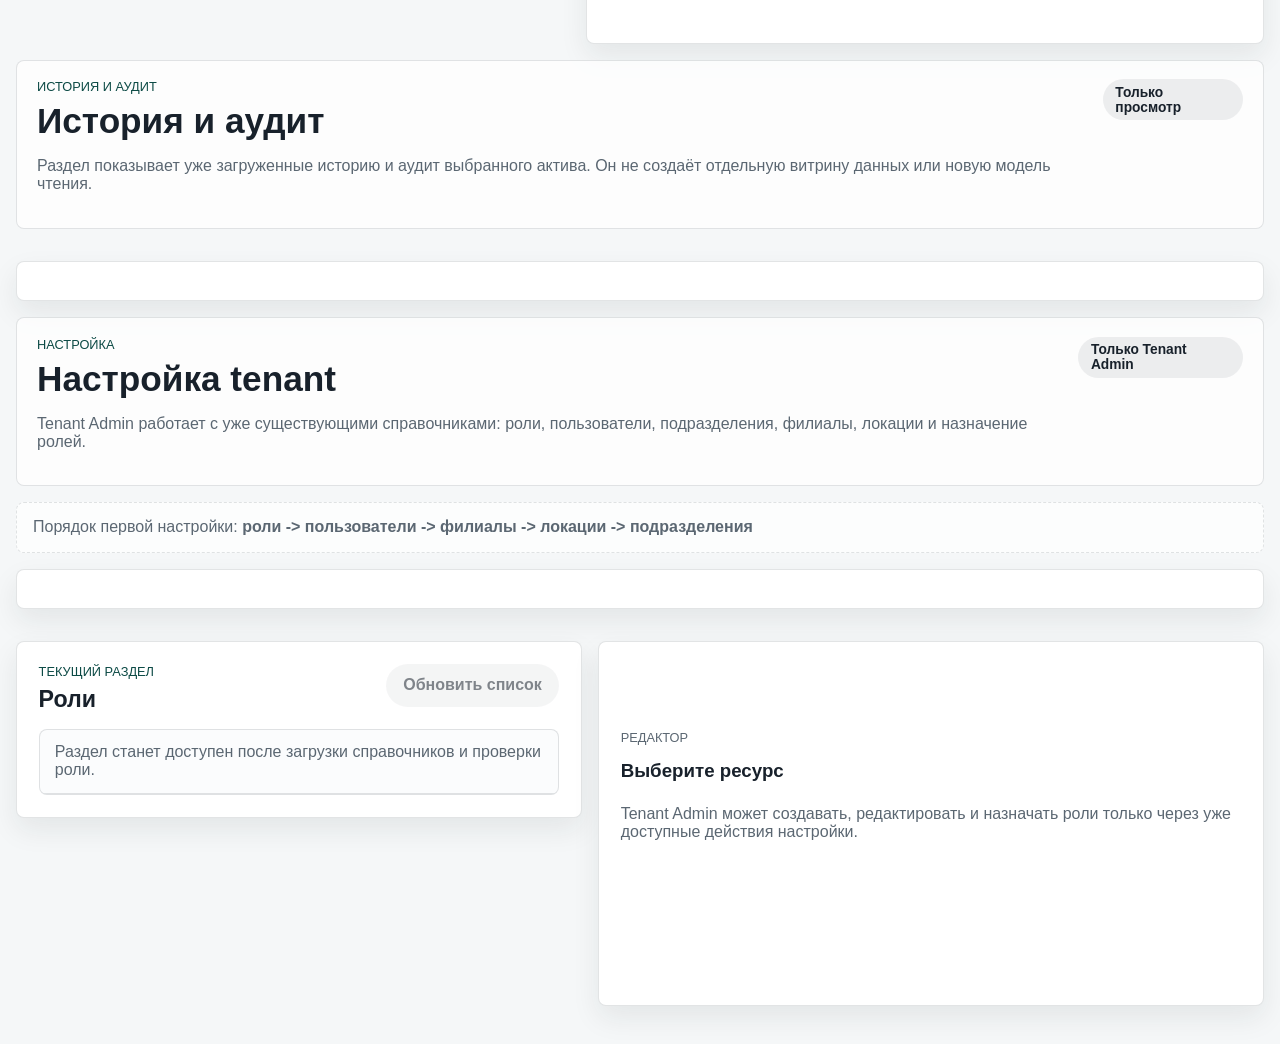
==== commit 3055f0eb: "Operational Workspace UX Stabilization v3 — frontend-only refine-in-place implementation." ====
--- a/services/asset-service/src/main/resources/static/index.html
+++ b/services/asset-service/src/main/resources/static/index.html
@@ -66,11 +66,12 @@
                             placeholder="http://localhost:8080"
                             required
                         >
+                        <small id="user-service-url-preview" class="technical-preview"></small>
                     </label>
                 </div>
 
                 <div class="button-row">
-                    <button class="button button-primary" type="submit">Подключить</button>
+                    <button class="button button-primary" id="connect-session" type="submit">Подключить</button>
                     <button class="button button-secondary" id="refresh-all" type="button">Обновить</button>
                     <button class="button button-ghost" id="clear-session" type="button">Сбросить</button>
                 </div>
@@ -78,6 +79,7 @@
                 <div class="inline-meta">
                     <span><strong>Сервис активов:</strong> <code id="asset-service-origin">same origin</code></span>
                     <span><strong>Текущий экран:</strong> <code id="active-screen-label">assets</code></span>
+                    <span id="context-technical-summary"></span>
                 </div>
             </form>
         </header>
--- a/services/asset-service/src/main/resources/static/app.css
+++ b/services/asset-service/src/main/resources/static/app.css
@@ -29,6 +29,8 @@
 
 html {
     font-size: 16px;
+    scroll-behavior: smooth;
+    scroll-padding-top: 5.75rem;
 }
 
 body {
@@ -203,6 +205,11 @@
     font-weight: 600;
 }
 
+.field small {
+    font-size: 0.82rem;
+    line-height: 1.4;
+}
+
 .field input,
 .field select,
 .field textarea {
@@ -257,6 +264,25 @@
     box-shadow: none;
 }
 
+.button.is-loading {
+    position: relative;
+    padding-right: 2.25rem;
+}
+
+.button.is-loading::after {
+    content: "";
+    position: absolute;
+    right: 0.9rem;
+    top: 50%;
+    width: 0.72rem;
+    height: 0.72rem;
+    margin-top: -0.36rem;
+    border: 2px solid currentColor;
+    border-right-color: transparent;
+    border-radius: 999px;
+    animation: spin 0.7s linear infinite;
+}
+
 .button-primary {
     color: #f9fbfb;
     background: #0f766e;
@@ -324,6 +350,15 @@
 
 .screen-nav {
     margin: 1.35rem 0 1rem;
+    position: sticky;
+    top: 0.5rem;
+    z-index: 10;
+    padding: 0.5rem;
+    border: 1px solid rgba(22, 32, 42, 0.08);
+    border-radius: var(--radius-lg);
+    background: rgba(245, 247, 248, 0.9);
+    backdrop-filter: blur(12px);
+    box-shadow: 0 12px 24px rgba(29, 32, 37, 0.07);
 }
 
 .nav-chip {
@@ -354,6 +389,7 @@
 .screen {
     display: grid;
     gap: 1rem;
+    scroll-margin-top: 5.75rem;
 }
 
 .screen-header {
@@ -361,6 +397,10 @@
     justify-content: space-between;
     gap: 1rem;
     align-items: flex-start;
+    padding: 1.15rem 1.25rem;
+    border: 1px solid var(--line);
+    border-radius: var(--radius-lg);
+    background: rgba(255, 255, 255, 0.74);
 }
 
 .screen-header h2 {
@@ -419,17 +459,20 @@
     color: var(--muted);
 }
 
-.data-table tbody tr {
+.data-table tbody tr[data-asset-id],
+.data-table tbody tr[data-admin-id] {
     cursor: pointer;
     transition: background 0.16s ease;
 }
 
-.data-table tbody tr:hover {
+.data-table tbody tr[data-asset-id]:hover,
+.data-table tbody tr[data-admin-id]:hover {
     background: rgba(15, 118, 110, 0.05);
 }
 
 .data-table tbody tr.is-active {
     background: rgba(15, 118, 110, 0.11);
+    box-shadow: inset 3px 0 0 var(--accent);
 }
 
 .empty-cell {
@@ -447,6 +490,20 @@
     place-items: start;
     min-height: 260px;
     align-content: center;
+}
+
+.inline-empty-state {
+    display: grid;
+    gap: 0.35rem;
+    padding: 1rem;
+    border: 1px dashed rgba(22, 32, 42, 0.16);
+    border-radius: var(--radius-md);
+    background: rgba(255, 255, 255, 0.62);
+}
+
+.inline-empty-state strong,
+.inline-empty-state p {
+    margin: 0;
 }
 
 .detail-grid {
@@ -666,6 +723,77 @@
     color: var(--warning);
 }
 
+.technical-preview,
+.technical-value,
+.context-summary {
+    color: var(--muted);
+}
+
+.technical-preview {
+    display: block;
+    overflow-wrap: anywhere;
+}
+
+.technical-value {
+    display: inline-flex;
+    align-items: center;
+    gap: 0.4rem;
+    max-width: 100%;
+    vertical-align: middle;
+}
+
+.technical-value code,
+.context-summary code {
+    max-width: 100%;
+    overflow: hidden;
+    text-overflow: ellipsis;
+    white-space: nowrap;
+}
+
+.copy-button {
+    min-height: 1.75rem;
+    padding: 0.2rem 0.55rem;
+    border: 1px solid var(--line);
+    border-radius: 999px;
+    background: rgba(255, 255, 255, 0.78);
+    color: var(--accent-ink);
+    cursor: pointer;
+    font-size: 0.78rem;
+    font-weight: 700;
+}
+
+.copy-button:hover {
+    background: var(--accent-soft);
+}
+
+.asset-card-header {
+    display: grid;
+    gap: 0.5rem;
+}
+
+.asset-card-title {
+    display: flex;
+    gap: 0.65rem;
+    align-items: center;
+    flex-wrap: wrap;
+}
+
+.asset-card-title h3 {
+    font-size: 1.75rem;
+}
+
+.asset-card-meta {
+    display: flex;
+    gap: 0.75rem;
+    flex-wrap: wrap;
+}
+
+.audit-summary,
+.history-summary {
+    display: grid;
+    gap: 0.25rem;
+}
+
 .audit-detail-stack {
     display: grid;
     gap: 0.75rem;
@@ -710,6 +838,12 @@
     line-height: 1.55;
 }
 
+@keyframes spin {
+    to {
+        transform: rotate(360deg);
+    }
+}
+
 .compact-list {
     margin: 0;
     padding-left: 1rem;
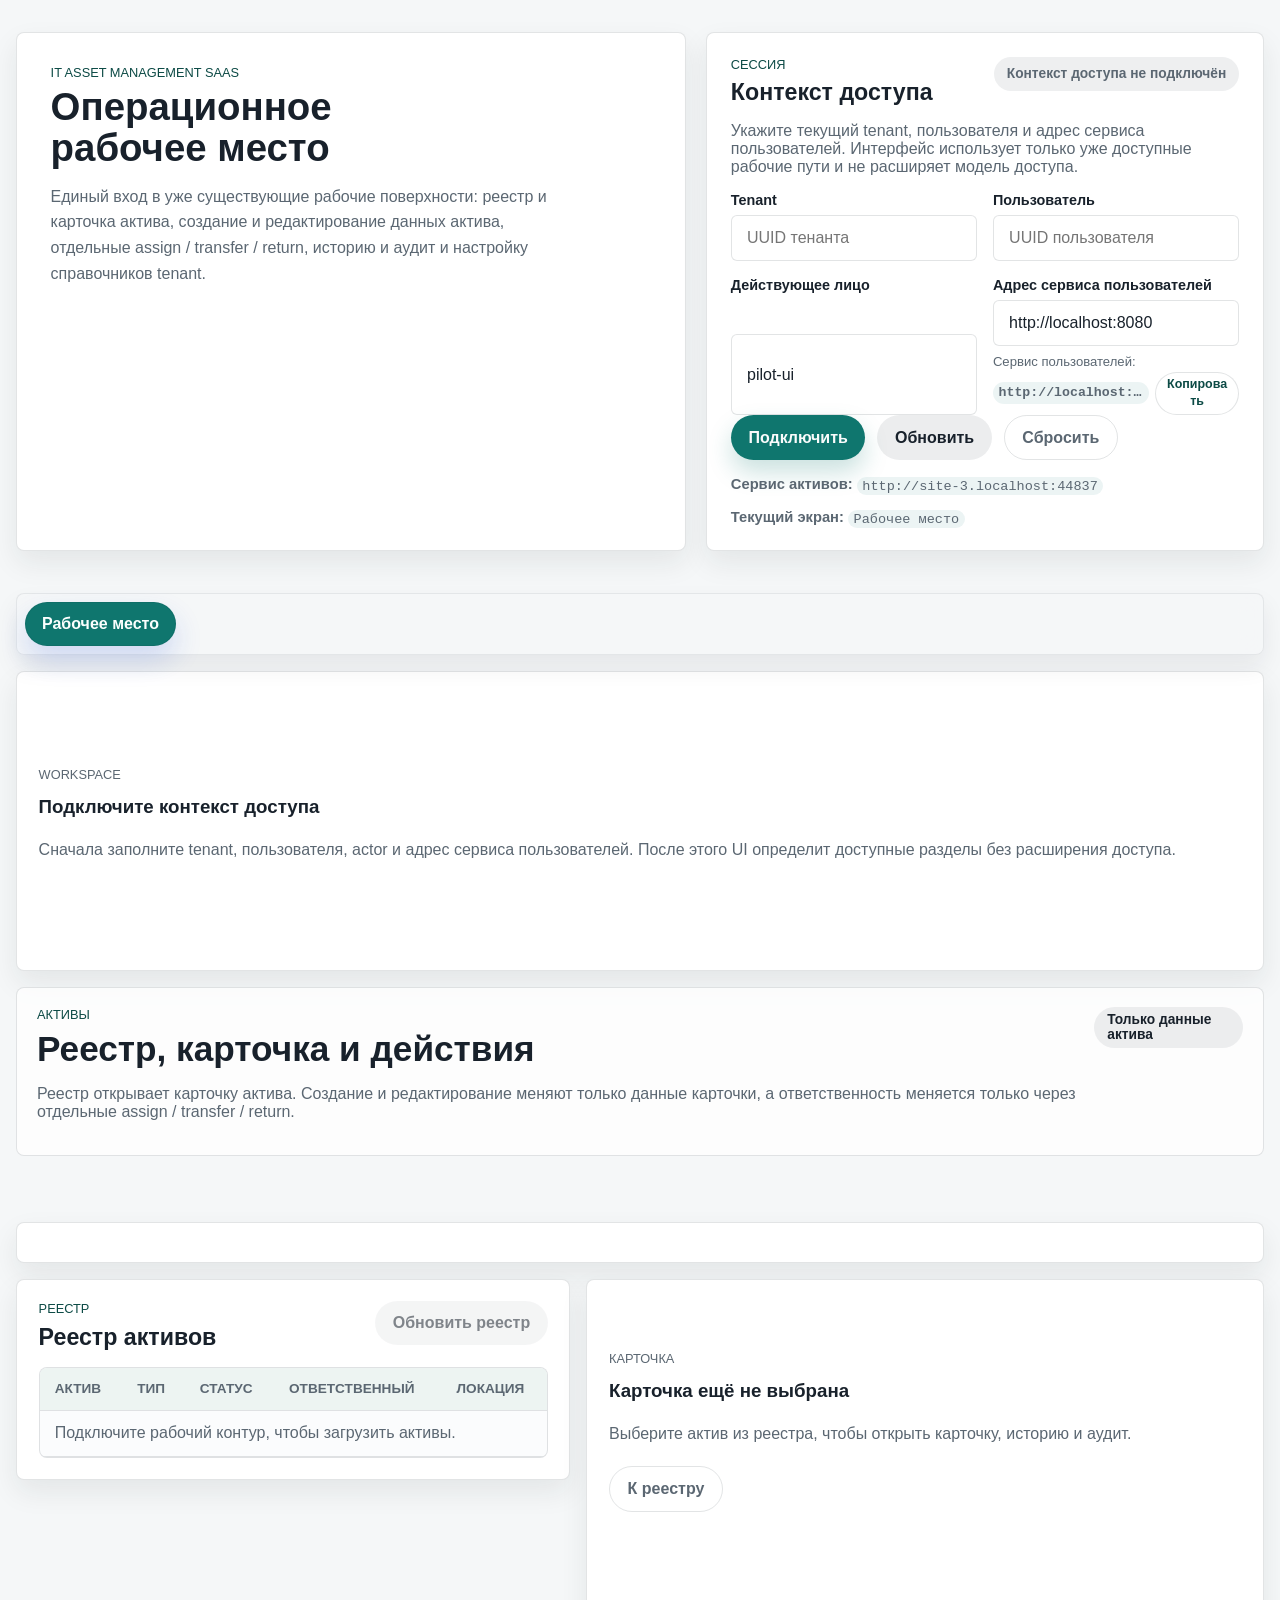
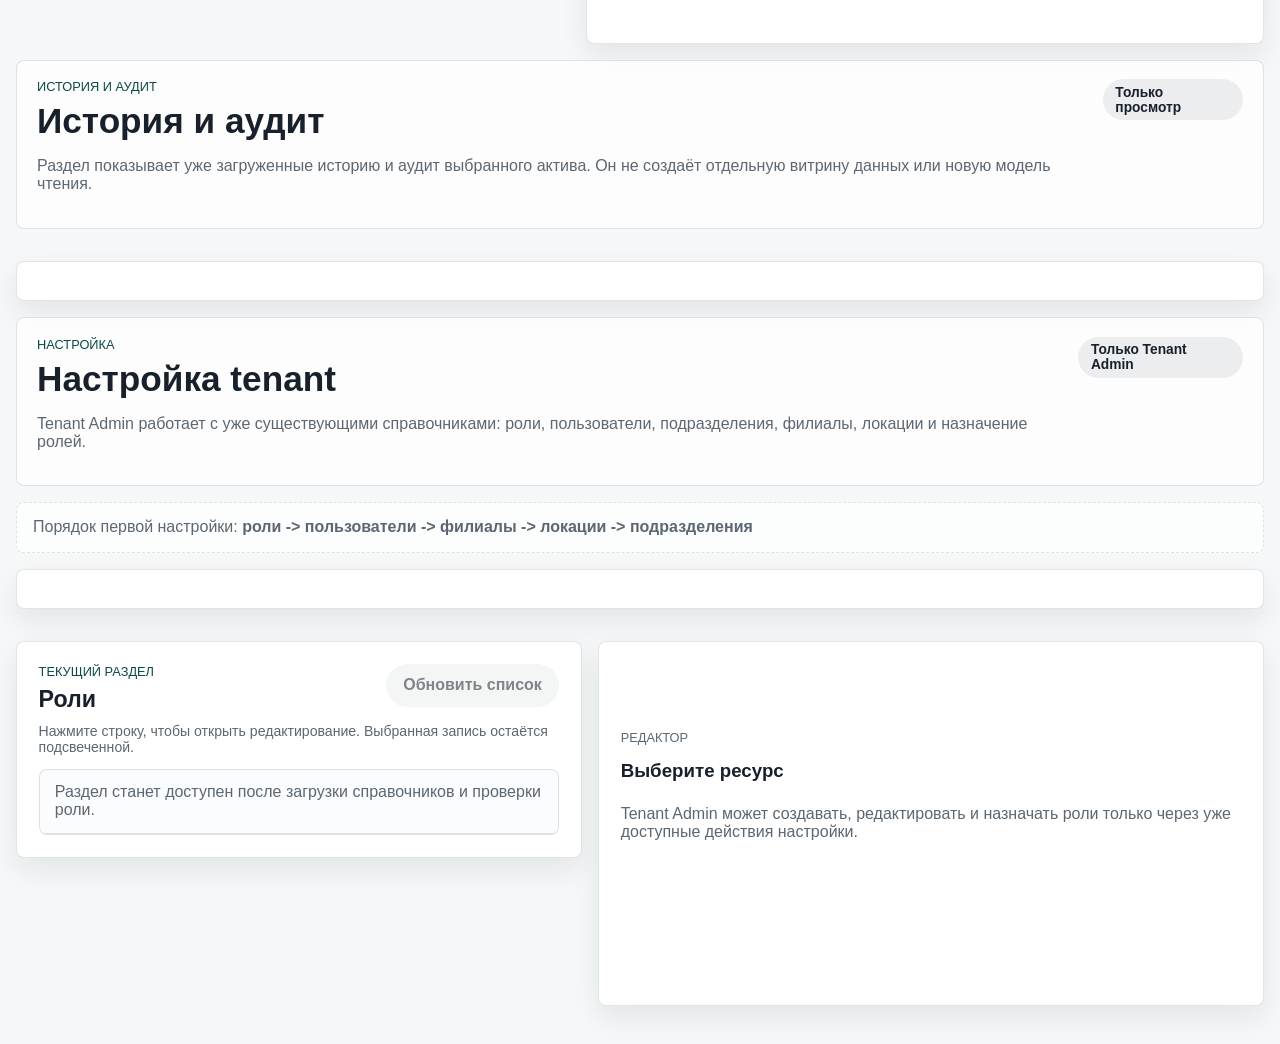
==== commit 921e9e3b: "Operational Workspace UX v3.1 / Frontend-Only Usability Hardening" ====
--- a/services/asset-service/src/main/resources/static/index.html
+++ b/services/asset-service/src/main/resources/static/index.html
@@ -234,6 +234,7 @@
                             </div>
                             <button class="button button-secondary" id="refresh-admin-resource" type="button">Обновить список</button>
                         </div>
+                        <p class="table-helper">Нажмите строку, чтобы открыть редактирование. Выбранная запись остаётся подсвеченной.</p>
 
                         <div class="table-wrap">
                             <table class="data-table">
--- a/services/asset-service/src/main/resources/static/app.css
+++ b/services/asset-service/src/main/resources/static/app.css
@@ -467,10 +467,11 @@
 
 .data-table tbody tr[data-asset-id]:hover,
 .data-table tbody tr[data-admin-id]:hover {
-    background: rgba(15, 118, 110, 0.05);
-}
-
-.data-table tbody tr.is-active {
+    background: rgba(15, 118, 110, 0.07);
+}
+
+.data-table tbody tr.is-active,
+.data-table tbody tr[aria-selected="true"] {
     background: rgba(15, 118, 110, 0.11);
     box-shadow: inset 3px 0 0 var(--accent);
 }
@@ -478,6 +479,12 @@
 .empty-cell {
     text-align: center;
     color: var(--muted);
+}
+
+.table-helper {
+    margin: -0.35rem 0 0.85rem;
+    color: var(--muted);
+    font-size: 0.88rem;
 }
 
 .detail-host {
@@ -518,6 +525,21 @@
     display: grid;
     grid-template-columns: repeat(2, minmax(0, 1fr));
     gap: 0.9rem;
+}
+
+.current-state-strip {
+    display: grid;
+    grid-template-columns: repeat(2, minmax(0, 1fr));
+    gap: 0.85rem;
+    padding: 0.85rem;
+    border: 1px solid rgba(15, 118, 110, 0.16);
+    border-radius: var(--radius-md);
+    background: rgba(215, 239, 235, 0.52);
+}
+
+.current-state-strip article {
+    display: grid;
+    gap: 0.25rem;
 }
 
 .summary-card,
@@ -635,6 +657,20 @@
     color: var(--warning);
 }
 
+.role-confirmation {
+    display: grid;
+    gap: 0.25rem;
+    padding: 0.8rem 0.9rem;
+    border-radius: var(--radius-sm);
+    background: var(--success-soft);
+    color: var(--success);
+}
+
+.role-confirmation span {
+    color: var(--accent-ink);
+    font-size: 0.9rem;
+}
+
 .setup-order {
     padding: 0.95rem 1rem;
     border-radius: var(--radius-md);
@@ -740,6 +776,23 @@
     gap: 0.4rem;
     max-width: 100%;
     vertical-align: middle;
+}
+
+.technical-disclosure {
+    color: var(--muted);
+    font-size: 0.8rem;
+    font-weight: 500;
+}
+
+.technical-disclosure summary {
+    width: fit-content;
+    cursor: pointer;
+    color: var(--muted);
+}
+
+.technical-disclosure[open] {
+    display: grid;
+    gap: 0.35rem;
 }
 
 .technical-value code,
@@ -821,6 +874,10 @@
     margin: 0;
 }
 
+.service-detail-list {
+    margin: 0.7rem 0;
+}
+
 .audit-raw summary {
     color: var(--muted);
     cursor: pointer;
@@ -878,6 +935,7 @@
     .assets-grid,
     .admin-grid,
     .detail-grid,
+    .current-state-strip,
     .asset-summary-grid {
         grid-template-columns: 1fr;
     }
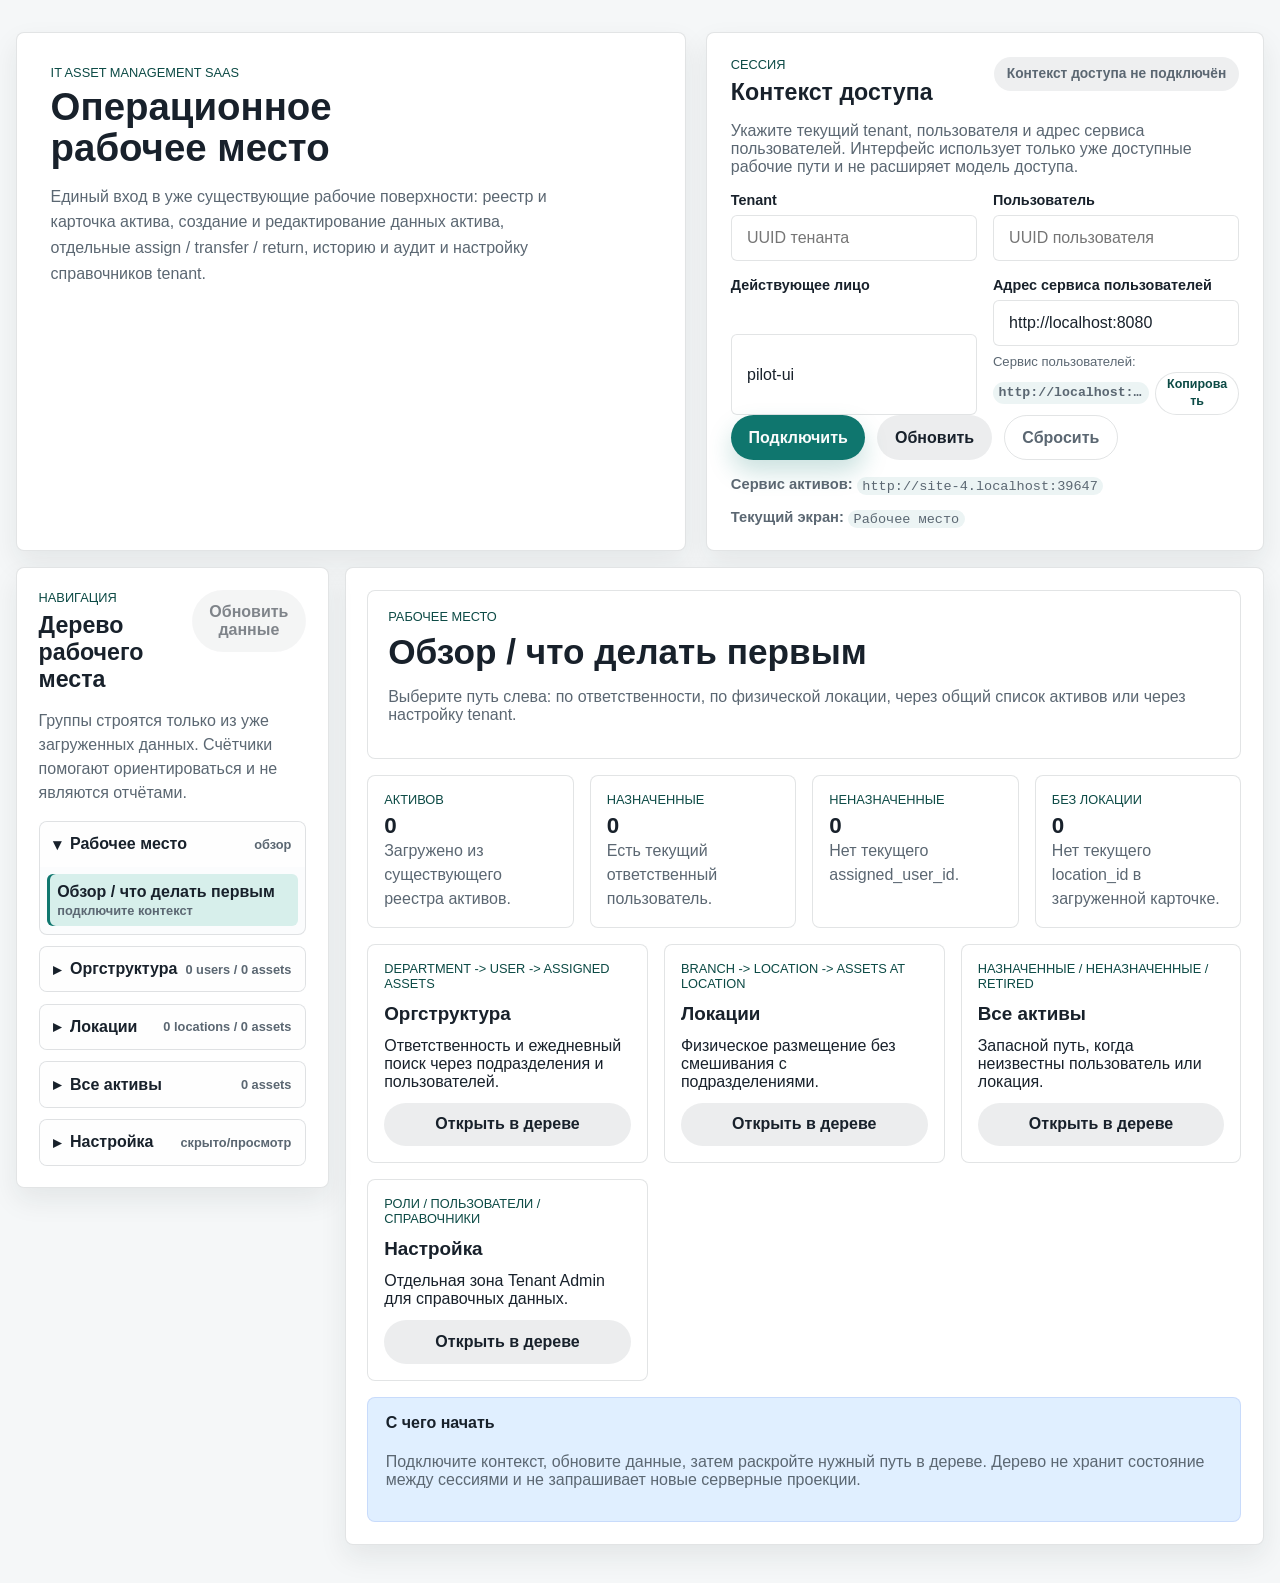
==== commit f1ec616a: "Operational Workspace Tree-and-Detail UX / Frontend-Only Implementation" ====
--- a/services/asset-service/src/main/resources/static/index.html
+++ b/services/asset-service/src/main/resources/static/index.html
@@ -10,8 +10,10 @@
 <body>
     <div
         class="app-shell"
-        data-ui-surface="operational-workspace-ux-v2"
+        data-ui-surface="operational-workspace-tree-detail"
         data-existing-surface="minimal-pilot-ui"
+        data-navigation-model="revised-tree-and-detail"
+        data-tree-derivation="client-side-only"
         data-edit-boundary="asset-master-record-only"
         data-responsibility-flows="assign,transfer,return"
     >
@@ -86,177 +88,26 @@
 
         <div id="flash-stack" class="flash-stack" aria-live="polite"></div>
 
-        <nav id="screen-nav" class="screen-nav" aria-label="Основные разделы"></nav>
+        <main class="workspace tree-workspace" data-tree-detail-shell="true">
+            <aside id="workspace-tree" class="tree-pane panel" aria-label="Иерархическая навигация рабочего места">
+                <div class="panel-heading">
+                    <div>
+                        <p class="section-kicker">Навигация</p>
+                        <h2>Дерево рабочего места</h2>
+                    </div>
+                    <button class="button button-secondary" id="refresh-assets" type="button">Обновить данные</button>
+                </div>
+                <p class="muted-note">
+                    Группы строятся только из уже загруженных данных. Счётчики помогают ориентироваться и не являются отчётами.
+                </p>
+                <div id="workspace-tree-body" class="tree-body" aria-live="polite"></div>
+            </aside>
 
-        <main class="workspace">
-            <section id="workspace-screen" class="screen">
-                <section id="workspace-overview" class="workspace-overview panel panel-tight" aria-live="polite"></section>
-            </section>
-
-            <section id="assets-screen" class="screen">
-                <div class="screen-header">
-                    <div>
-                        <p class="section-kicker">Активы</p>
-                        <h2>Реестр, карточка и действия</h2>
-                        <p class="screen-copy">
-                            Реестр открывает карточку актива. Создание и редактирование меняют только данные карточки,
-                            а ответственность меняется только через отдельные assign / transfer / return.
-                        </p>
-                    </div>
-                    <span class="boundary-chip">
-                        Только данные актива
-                    </span>
-                </div>
-
-                <div id="asset-journey-banner" class="journey-banner" aria-live="polite"></div>
-
-                <div id="asset-create-panel" class="panel panel-tight" hidden>
-                    <div class="panel-heading">
-                        <div>
-                            <p class="section-kicker">Create</p>
-                            <h3>Создать актив</h3>
-                        </div>
-                    </div>
-                    <form id="asset-create-form" class="form-grid">
-                        <label class="field">
-                            <span>Инвентарный тег</span>
-                            <input name="asset_tag" type="text" autocomplete="off" required>
-                        </label>
-
-                        <label class="field">
-                            <span>Серийный номер</span>
-                            <input name="serial_number" type="text" autocomplete="off" required>
-                        </label>
-
-                        <label class="field">
-                            <span>Тип актива</span>
-                            <input name="asset_type" type="text" autocomplete="off" required>
-                        </label>
-
-                        <div class="button-row button-row-inline">
-                            <button class="button button-primary" type="submit">Создать актив</button>
-                        </div>
-                    </form>
-                    <p class="muted-note">
-                        При создании не назначается ответственный. После создания используйте
-                        отдельные действия assign / transfer / return и вернитесь в карточку актива.
-                    </p>
-                </div>
-
-                <section id="asset-registry-overview" class="workspace-overview panel panel-tight" aria-live="polite"></section>
-
-                <div class="assets-grid">
-                    <section class="panel">
-                        <div class="panel-heading">
-                            <div>
-                                <p class="section-kicker">Реестр</p>
-                                <h3>Реестр активов</h3>
-                            </div>
-                            <button class="button button-secondary" id="refresh-assets" type="button">Обновить реестр</button>
-                        </div>
-
-                        <div class="table-wrap">
-                            <table class="data-table">
-                                <thead>
-                                    <tr>
-                                        <th>Актив</th>
-                                        <th>Тип</th>
-                                        <th>Статус</th>
-                                        <th>Ответственный</th>
-                                        <th>Локация</th>
-                                    </tr>
-                                </thead>
-                                <tbody id="asset-registry-body">
-                                    <tr>
-                                        <td colspan="5" class="empty-cell">Подключите рабочий контур, чтобы загрузить активы.</td>
-                                    </tr>
-                                </tbody>
-                            </table>
-                        </div>
-                    </section>
-
-                    <section class="panel">
-                        <div id="asset-detail-panel" class="detail-host">
-                            <div class="empty-state">
-                                <p class="empty-kicker">Карточка</p>
-                                <h3>Карточка ещё не выбрана</h3>
-                                <p>Выберите актив из реестра, чтобы открыть карточку, историю, аудит и доступные действия.</p>
-                            </div>
-                        </div>
-                    </section>
-                </div>
-            </section>
-
-            <section id="review-screen" class="screen" hidden>
-                <div class="screen-header">
-                    <div>
-                        <p class="section-kicker">История и аудит</p>
-                        <h2>История и аудит</h2>
-                        <p class="screen-copy">
-                            Раздел показывает уже загруженные историю и аудит выбранного актива.
-                            Он не создаёт отдельную витрину данных или новую модель чтения.
-                        </p>
-                    </div>
-                    <span class="boundary-chip">Только просмотр</span>
-                </div>
-
-                <nav id="review-section-nav" class="admin-nav" aria-label="Разделы истории и аудита"></nav>
-                <section id="review-detail-panel" class="panel panel-tight" aria-live="polite"></section>
-            </section>
-
-            <section id="admin-screen" class="screen" hidden>
-                <div class="screen-header">
-                    <div>
-                        <p class="section-kicker">Настройка</p>
-                        <h2>Настройка tenant</h2>
-                        <p class="screen-copy">
-                            Tenant Admin работает с уже существующими справочниками:
-                            роли, пользователи, подразделения, филиалы, локации и назначение ролей.
-                        </p>
-                    </div>
-                    <span class="boundary-chip">Только Tenant Admin</span>
-                </div>
-
-                <div class="setup-order">
-                    Порядок первой настройки: <strong>роли -> пользователи -> филиалы -> локации -> подразделения</strong>
-                </div>
-
-                <section id="setup-overview" class="workspace-overview panel panel-tight" aria-live="polite"></section>
-
-                <nav id="admin-resource-nav" class="admin-nav" aria-label="Разделы настройки"></nav>
-
-                <div class="admin-grid">
-                    <section class="panel">
-                        <div class="panel-heading">
-                            <div>
-                                <p class="section-kicker">Текущий раздел</p>
-                                <h3 id="admin-resource-title">Роли</h3>
-                            </div>
-                            <button class="button button-secondary" id="refresh-admin-resource" type="button">Обновить список</button>
-                        </div>
-                        <p class="table-helper">Нажмите строку, чтобы открыть редактирование. Выбранная запись остаётся подсвеченной.</p>
-
-                        <div class="table-wrap">
-                            <table class="data-table">
-                                <thead id="admin-table-head"></thead>
-                                <tbody id="admin-table-body">
-                                    <tr>
-                                        <td class="empty-cell">Раздел станет доступен после загрузки справочников и проверки роли.</td>
-                                    </tr>
-                                </tbody>
-                            </table>
-                        </div>
-                    </section>
-
-                    <section class="panel">
-                        <div id="admin-editor-panel" class="detail-host">
-                            <div class="empty-state">
-                                <p class="empty-kicker">Редактор</p>
-                                <h3>Выберите ресурс</h3>
-                                <p>Tenant Admin может создавать, редактировать и назначать роли только через уже доступные действия настройки.</p>
-                            </div>
-                        </div>
-                    </section>
+            <section id="workspace-detail" class="detail-pane panel" aria-live="polite">
+                <div class="empty-state">
+                    <p class="empty-kicker">Рабочее место</p>
+                    <h3>Подключите контекст доступа</h3>
+                    <p>После подключения здесь появится выбранный узел дерева, карточка актива или настройка tenant.</p>
                 </div>
             </section>
         </main>
--- a/services/asset-service/src/main/resources/static/app.css
+++ b/services/asset-service/src/main/resources/static/app.css
@@ -311,34 +311,54 @@
 .flash-stack {
     display: grid;
     gap: 0.65rem;
-    margin: 1.25rem 0 0;
+    margin: 1rem 0 0;
+    position: sticky;
+    top: 0.65rem;
+    z-index: 80;
 }
 
 .flash {
     border-radius: var(--radius-md);
-    padding: 0.95rem 1rem;
-    border: 1px solid transparent;
-    box-shadow: 0 16px 30px rgba(29, 32, 37, 0.08);
+    padding: 1rem 1.1rem;
+    border: 2px solid transparent;
+    box-shadow: 0 18px 42px rgba(15, 23, 42, 0.18);
+    display: grid;
+    gap: 0.25rem;
+    outline: none;
+}
+
+.flash:focus-visible {
+    box-shadow: 0 0 0 4px rgba(15, 118, 110, 0.2), 0 18px 42px rgba(15, 23, 42, 0.18);
+}
+
+.flash-title {
+    font-weight: 800;
+    color: var(--ink);
+}
+
+.flash-message {
+    color: var(--ink);
+    line-height: 1.45;
 }
 
 .flash-info {
-    background: rgba(255, 255, 255, 0.72);
-    border-color: rgba(22, 32, 42, 0.1);
+    background: rgba(255, 255, 255, 0.96);
+    border-color: rgba(22, 32, 42, 0.24);
 }
 
 .flash-success {
-    background: var(--success-soft);
-    border-color: rgba(22, 101, 52, 0.18);
+    background: #dcfce7;
+    border-color: #16a34a;
 }
 
 .flash-warning {
-    background: var(--warning-soft);
-    border-color: rgba(154, 52, 18, 0.18);
+    background: #ffedd5;
+    border-color: #ea580c;
 }
 
 .flash-error {
-    background: var(--danger-soft);
-    border-color: rgba(180, 35, 24, 0.18);
+    background: #fee2e2;
+    border-color: #dc2626;
 }
 
 .screen-nav,
@@ -382,6 +402,132 @@
     gap: 1rem;
 }
 
+.tree-workspace {
+    grid-template-columns: minmax(300px, 0.34fr) minmax(0, 1fr);
+    align-items: start;
+}
+
+.tree-pane {
+    position: sticky;
+    top: 1rem;
+    max-height: calc(100vh - 2rem);
+    overflow: auto;
+}
+
+.detail-pane {
+    min-height: 620px;
+}
+
+.tree-body {
+    display: grid;
+    gap: 0.7rem;
+    margin-top: 1rem;
+}
+
+.tree-group {
+    border: 1px solid var(--line);
+    border-radius: var(--radius-md);
+    background: var(--panel-strong);
+    overflow: hidden;
+}
+
+.tree-group-header,
+.tree-node,
+.tree-toggle {
+    border: 0;
+    color: var(--ink);
+    font: inherit;
+    cursor: pointer;
+}
+
+.tree-group-header {
+    display: grid;
+    grid-template-columns: auto minmax(0, 1fr) auto;
+    gap: 0.55rem;
+    align-items: center;
+    width: 100%;
+    padding: 0.8rem 0.85rem;
+    background: rgba(255, 255, 255, 0.78);
+    font-weight: 800;
+    text-align: left;
+}
+
+.tree-count,
+.tree-node-meta,
+.tree-empty {
+    color: var(--muted);
+    font-size: 0.8rem;
+    font-weight: 600;
+}
+
+.tree-group-body,
+.tree-children {
+    display: grid;
+    gap: 0.35rem;
+}
+
+.tree-group-body {
+    padding: 0.45rem;
+}
+
+.tree-children {
+    margin-left: 1.15rem;
+    padding-left: 0.7rem;
+    border-left: 1px dashed rgba(22, 32, 42, 0.18);
+}
+
+.tree-branch {
+    display: grid;
+    gap: 0.35rem;
+}
+
+.tree-line {
+    display: grid;
+    grid-template-columns: 1.65rem minmax(0, 1fr);
+    gap: 0.25rem;
+    align-items: stretch;
+}
+
+.tree-toggle {
+    min-height: 2.4rem;
+    border-radius: var(--radius-sm);
+    background: transparent;
+    color: var(--muted);
+    font-weight: 800;
+}
+
+.tree-toggle:hover,
+.tree-node:hover,
+.tree-group-header:hover {
+    background: rgba(15, 118, 110, 0.07);
+}
+
+.tree-node {
+    display: grid;
+    gap: 0.12rem;
+    width: 100%;
+    min-height: 2.4rem;
+    padding: 0.55rem 0.65rem;
+    border-radius: var(--radius-sm);
+    background: transparent;
+    text-align: left;
+}
+
+.tree-node.is-selected {
+    background: var(--accent-soft);
+    box-shadow: inset 3px 0 0 var(--accent);
+}
+
+.tree-node-label {
+    overflow-wrap: anywhere;
+    font-weight: 750;
+}
+
+.tree-empty {
+    margin: 0;
+    padding: 0.55rem 0.65rem;
+}
+
 .workspace-overview {
     padding: 1.2rem 1.35rem;
 }
@@ -831,8 +977,10 @@
     flex-wrap: wrap;
 }
 
+.asset-card-title h2,
 .asset-card-title h3 {
     font-size: 1.75rem;
+    margin: 0;
 }
 
 .asset-card-meta {
@@ -932,6 +1080,7 @@
 
 @media (max-width: 1180px) {
     .app-header,
+    .tree-workspace,
     .assets-grid,
     .admin-grid,
     .detail-grid,
@@ -944,6 +1093,11 @@
         align-items: flex-start;
         flex-direction: column;
     }
+
+    .tree-pane {
+        position: static;
+        max-height: none;
+    }
 }
 
 @media (max-width: 780px) {
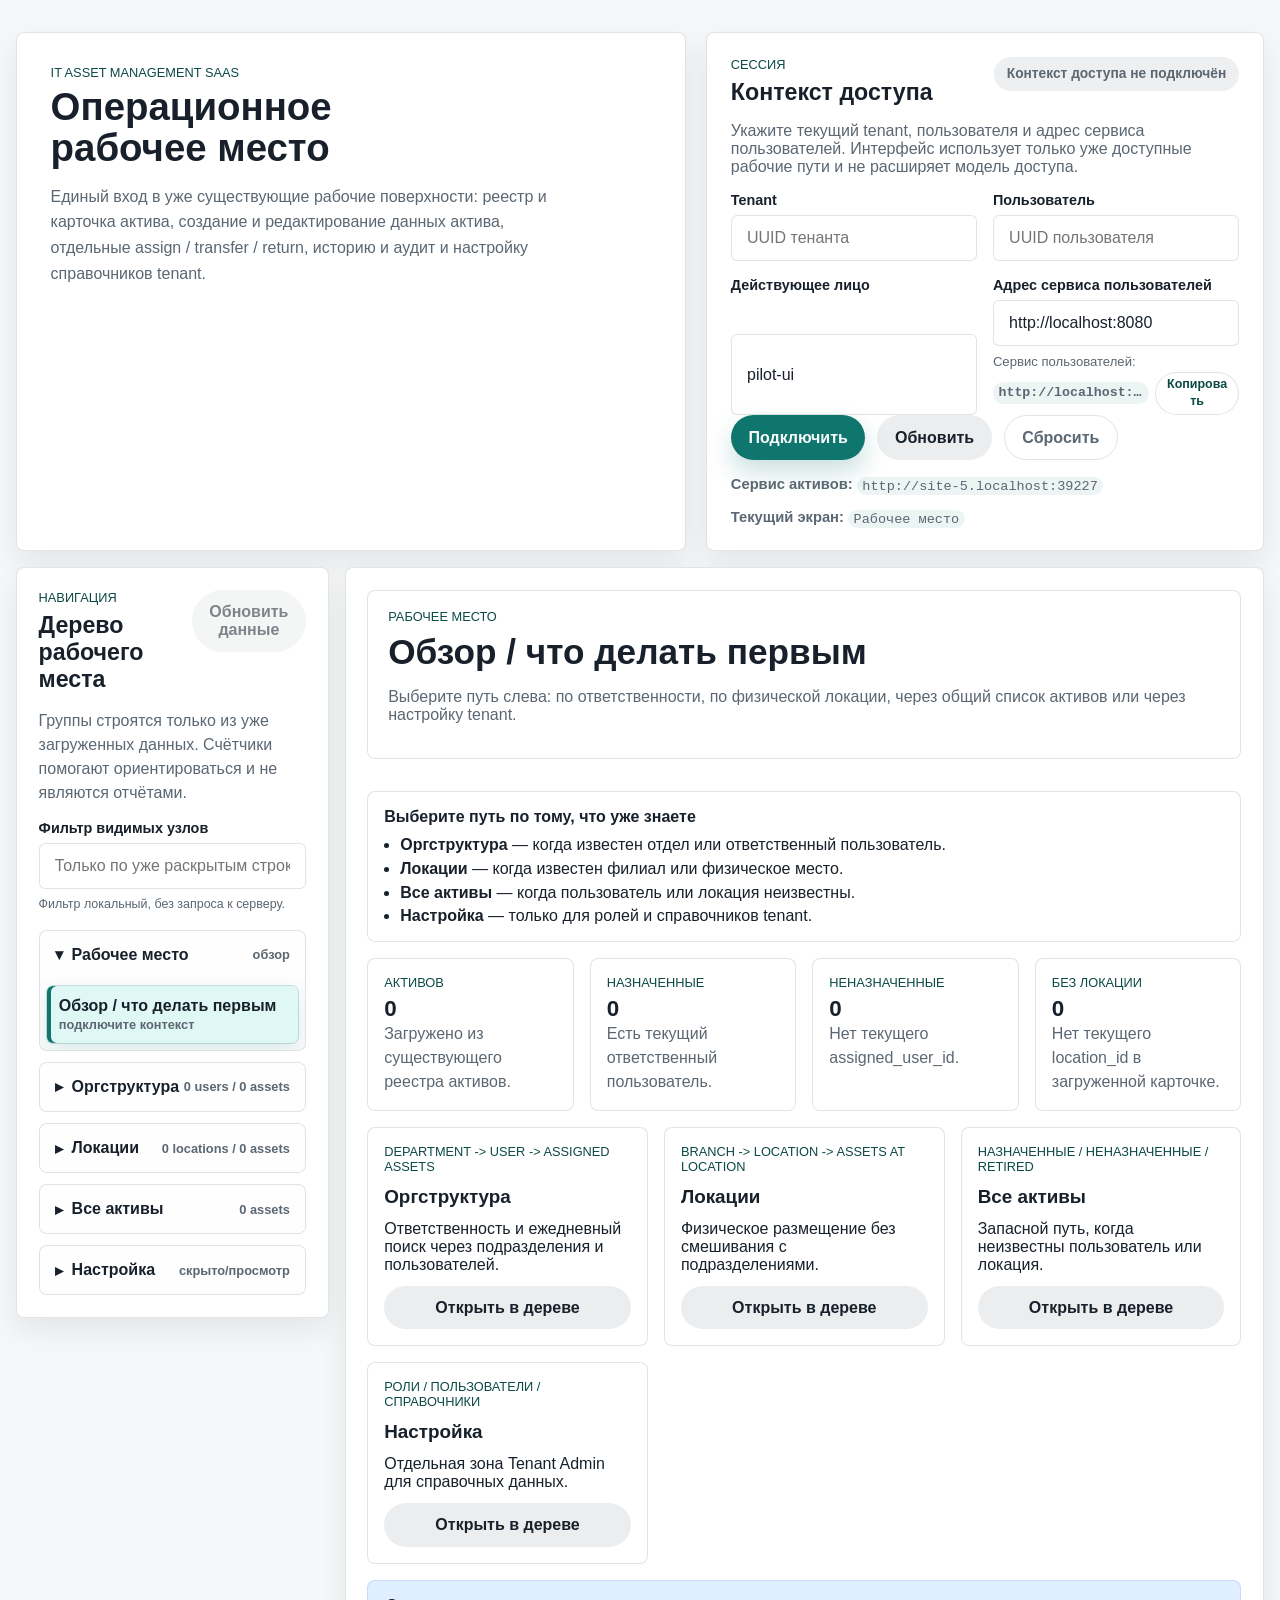
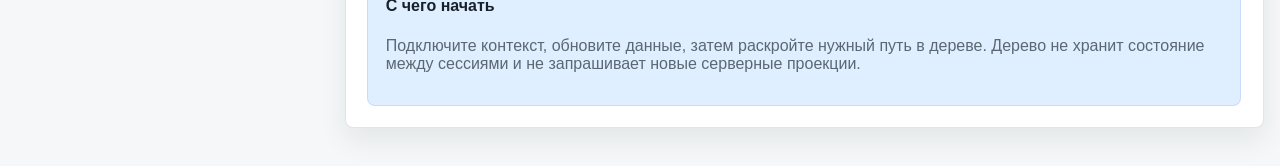
==== commit 8f09a718: "Operational Workspace Tree-and-Detail UX / Density Reduction Frontend-Only Hardening" ====
--- a/services/asset-service/src/main/resources/static/index.html
+++ b/services/asset-service/src/main/resources/static/index.html
@@ -100,6 +100,11 @@
                 <p class="muted-note">
                     Группы строятся только из уже загруженных данных. Счётчики помогают ориентироваться и не являются отчётами.
                 </p>
+                <label class="tree-filter field">
+                    <span>Фильтр видимых узлов</span>
+                    <input id="tree-filter" type="text" autocomplete="off" placeholder="Только по уже раскрытым строкам">
+                    <small id="tree-filter-status">Фильтр локальный, без запроса к серверу.</small>
+                </label>
                 <div id="workspace-tree-body" class="tree-body" aria-live="polite"></div>
             </aside>
 
--- a/services/asset-service/src/main/resources/static/app.css
+++ b/services/asset-service/src/main/resources/static/app.css
@@ -361,6 +361,54 @@
     border-color: #dc2626;
 }
 
+.context-feedback-slot {
+    display: grid;
+    gap: 0.55rem;
+}
+
+.context-feedback {
+    display: grid;
+    gap: 0.25rem;
+    padding: 0.9rem 1rem;
+    border-radius: var(--radius-md);
+    border: 2px solid transparent;
+    box-shadow: 0 14px 32px rgba(15, 23, 42, 0.12);
+}
+
+.context-feedback strong {
+    color: var(--ink);
+}
+
+.context-feedback span {
+    color: var(--ink);
+    line-height: 1.45;
+}
+
+.context-feedback-meta {
+    font-size: 0.82rem;
+    color: var(--muted) !important;
+}
+
+.context-feedback-info {
+    background: rgba(255, 255, 255, 0.92);
+    border-color: rgba(22, 32, 42, 0.2);
+}
+
+.context-feedback-success {
+    background: #dcfce7;
+    border-color: #16a34a;
+}
+
+.context-feedback-warning {
+    background: #ffedd5;
+    border-color: #ea580c;
+}
+
+.context-feedback-error {
+    background: #fee2e2;
+    border-color: #dc2626;
+}
+
 .screen-nav,
 .admin-nav {
     display: flex;
@@ -424,6 +472,15 @@
     margin-top: 1rem;
 }
 
+.tree-filter {
+    margin-top: 0.95rem;
+}
+
+.tree-filter small {
+    color: var(--muted);
+    font-size: 0.78rem;
+}
+
 .tree-group {
     border: 1px solid var(--line);
     border-radius: var(--radius-md);
@@ -446,7 +503,8 @@
     gap: 0.55rem;
     align-items: center;
     width: 100%;
-    padding: 0.8rem 0.85rem;
+    min-height: 3rem;
+    padding: 0.9rem 0.95rem;
     background: rgba(255, 255, 255, 0.78);
     font-weight: 800;
     text-align: left;
@@ -489,7 +547,8 @@
 }
 
 .tree-toggle {
-    min-height: 2.4rem;
+    min-height: 2.8rem;
+    min-width: 2.5rem;
     border-radius: var(--radius-sm);
     background: transparent;
     color: var(--muted);
@@ -506,16 +565,17 @@
     display: grid;
     gap: 0.12rem;
     width: 100%;
-    min-height: 2.4rem;
-    padding: 0.55rem 0.65rem;
+    min-height: 2.8rem;
+    padding: 0.68rem 0.75rem;
     border-radius: var(--radius-sm);
     background: transparent;
     text-align: left;
 }
 
 .tree-node.is-selected {
-    background: var(--accent-soft);
-    box-shadow: inset 3px 0 0 var(--accent);
+    background: #dff8f5;
+    box-shadow: inset 4px 0 0 var(--accent), 0 10px 22px rgba(15, 118, 110, 0.12);
+    outline: 1px solid rgba(15, 118, 110, 0.22);
 }
 
 .tree-node-label {
@@ -526,6 +586,89 @@
 .tree-empty {
     margin: 0;
     padding: 0.55rem 0.65rem;
+}
+
+.is-filter-hidden {
+    display: none !important;
+}
+
+.daily-guide,
+.form-support-disclosure,
+.progressive-panel,
+.technical-disclosure-panel {
+    border: 1px solid var(--line);
+    border-radius: var(--radius-md);
+    background: rgba(255, 255, 255, 0.68);
+}
+
+.daily-guide {
+    display: grid;
+    gap: 0.65rem;
+    padding: 1rem;
+}
+
+.form-support-disclosure,
+.progressive-panel,
+.technical-disclosure-panel {
+    padding: 0.85rem 0.95rem;
+}
+
+.form-support-disclosure summary,
+.progressive-panel summary,
+.technical-disclosure-panel summary {
+    cursor: pointer;
+    font-weight: 800;
+    color: var(--ink);
+}
+
+.form-support-disclosure p,
+.technical-disclosure-panel p {
+    margin: 0.65rem 0 0;
+    color: var(--muted);
+}
+
+.form-section-label {
+    grid-column: 1 / -1;
+    color: var(--muted);
+    font-size: 0.78rem;
+    font-weight: 800;
+    letter-spacing: 0.04em;
+    text-transform: uppercase;
+}
+
+.action-card-daily {
+    border-color: rgba(15, 118, 110, 0.2);
+    background: rgba(240, 253, 250, 0.44);
+}
+
+.history-audit-strip {
+    display: grid;
+    grid-template-columns: repeat(auto-fit, minmax(180px, 1fr));
+    gap: 0.75rem;
+}
+
+.progressive-stack {
+    display: grid;
+    gap: 0.85rem;
+}
+
+.progressive-panel summary {
+    display: flex;
+    justify-content: space-between;
+    gap: 0.75rem;
+    align-items: center;
+}
+
+.progressive-panel > *:not(summary) {
+    margin-top: 0.8rem;
+}
+
+.technical-grid-muted {
+    margin-top: 0.85rem;
+}
+
+.technical-grid-muted .summary-card {
+    background: rgba(255, 255, 255, 0.52);
 }
 
 .workspace-overview {
@@ -784,6 +927,11 @@
 .action-card {
     display: grid;
     gap: 0.8rem;
+}
+
+.action-card.action-card-daily {
+    border-color: rgba(15, 118, 110, 0.2);
+    background: rgba(240, 253, 250, 0.44);
 }
 
 .action-card-header {
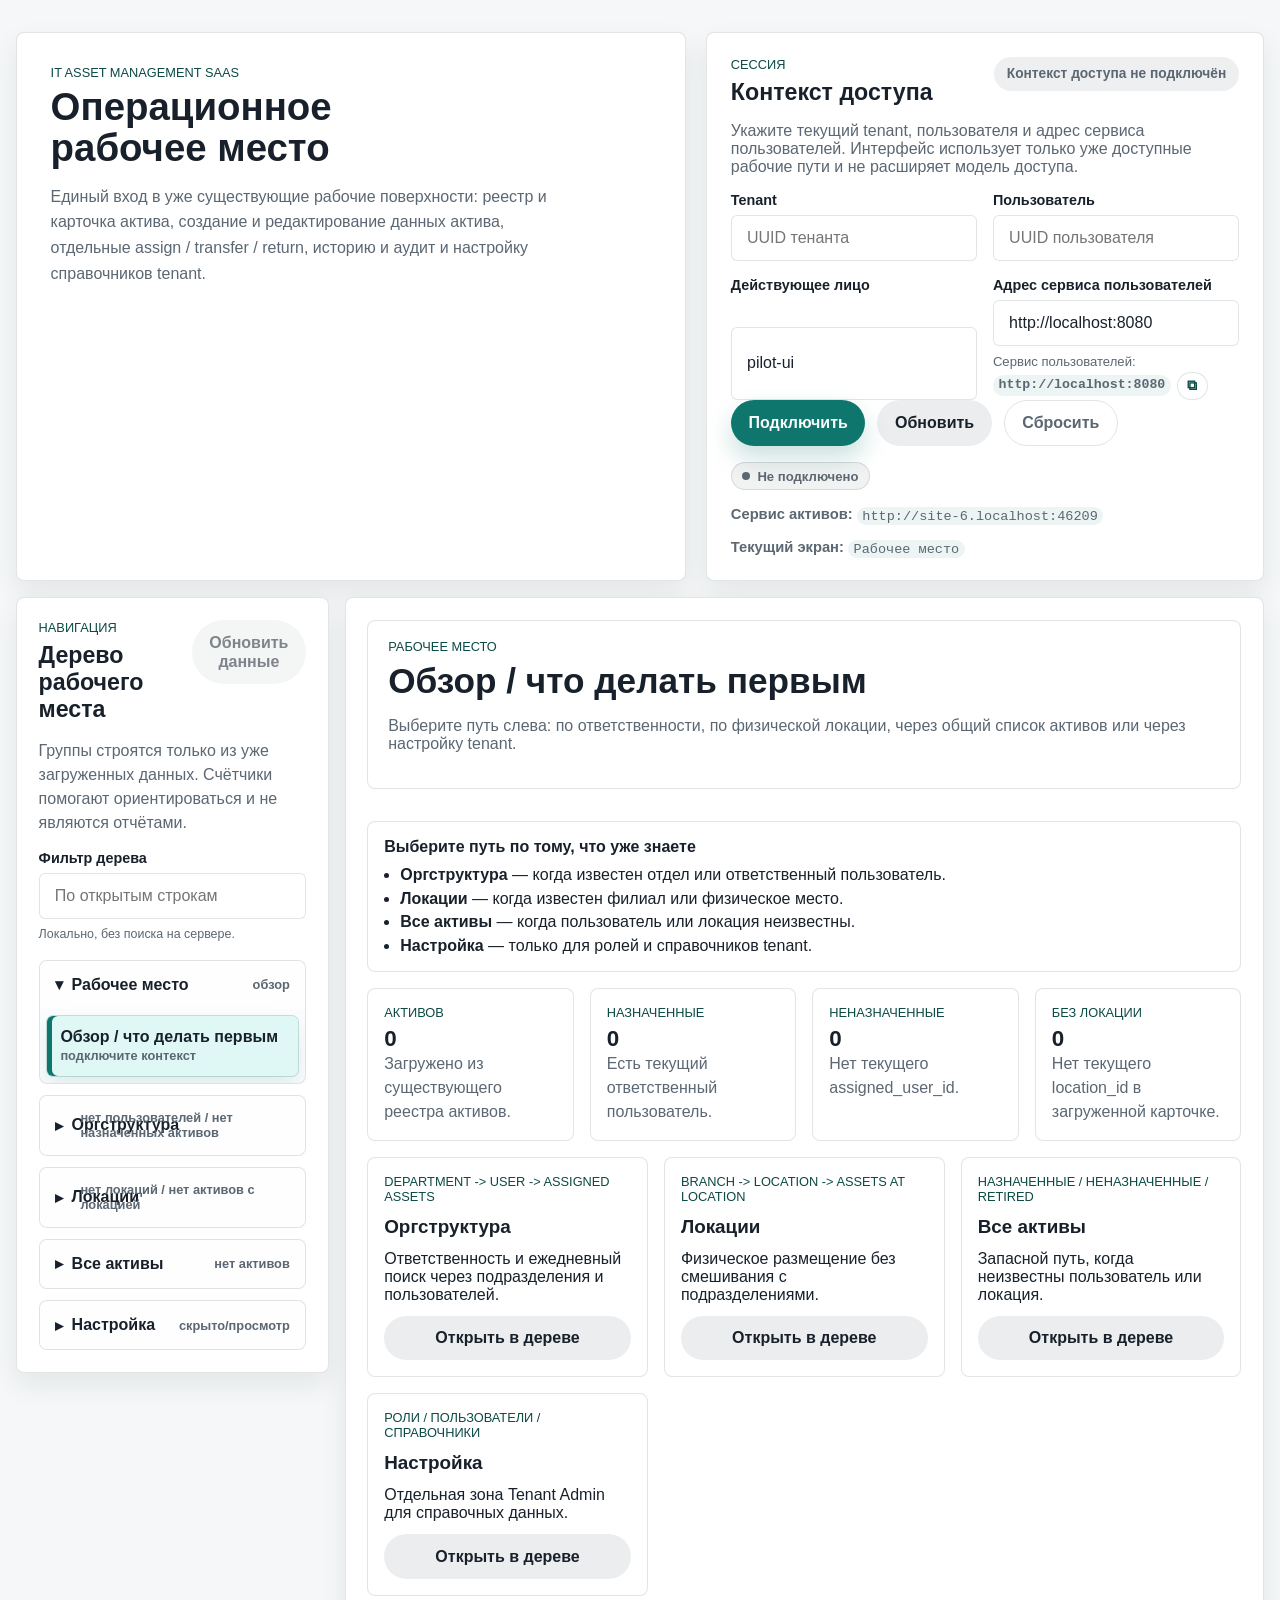
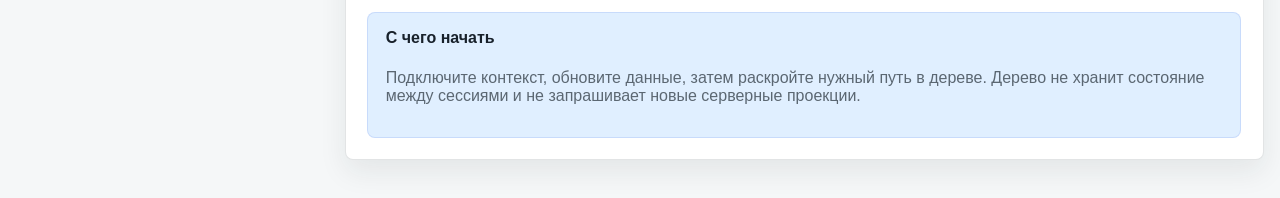
==== commit 4dd36b72: "Operational Workspace Tree-and-Detail UX / Small Frontend-Only Cleanup" ====
--- a/services/asset-service/src/main/resources/static/index.html
+++ b/services/asset-service/src/main/resources/static/index.html
@@ -79,6 +79,7 @@
                 </div>
 
                 <div class="inline-meta">
+                    <span id="connection-status-badge" class="connection-badge connection-disconnected">Не подключено</span>
                     <span><strong>Сервис активов:</strong> <code id="asset-service-origin">same origin</code></span>
                     <span><strong>Текущий экран:</strong> <code id="active-screen-label">assets</code></span>
                     <span id="context-technical-summary"></span>
@@ -101,9 +102,9 @@
                     Группы строятся только из уже загруженных данных. Счётчики помогают ориентироваться и не являются отчётами.
                 </p>
                 <label class="tree-filter field">
-                    <span>Фильтр видимых узлов</span>
-                    <input id="tree-filter" type="text" autocomplete="off" placeholder="Только по уже раскрытым строкам">
-                    <small id="tree-filter-status">Фильтр локальный, без запроса к серверу.</small>
+                    <span>Фильтр дерева</span>
+                    <input id="tree-filter" type="text" autocomplete="off" placeholder="По открытым строкам">
+                    <small id="tree-filter-status">Локально, без поиска на сервере.</small>
                 </label>
                 <div id="workspace-tree-body" class="tree-body" aria-live="polite"></div>
             </aside>
--- a/services/asset-service/src/main/resources/static/app.css
+++ b/services/asset-service/src/main/resources/static/app.css
@@ -48,6 +48,18 @@
     font: inherit;
 }
 
+.sr-only {
+    position: absolute;
+    width: 1px;
+    height: 1px;
+    padding: 0;
+    margin: -1px;
+    overflow: hidden;
+    clip: rect(0, 0, 0, 0);
+    white-space: nowrap;
+    border: 0;
+}
+
 code {
     padding: 0.1rem 0.35rem;
     border-radius: 999px;
@@ -167,6 +179,44 @@
     background: rgba(22, 32, 42, 0.07);
 }
 
+.connection-badge {
+    display: inline-flex;
+    align-items: center;
+    min-height: 1.75rem;
+    padding: 0.25rem 0.65rem;
+    border: 1px solid var(--line);
+    border-radius: 999px;
+    font-size: 0.82rem;
+    font-weight: 800;
+}
+
+.connection-badge::before {
+    content: "";
+    width: 0.5rem;
+    height: 0.5rem;
+    margin-right: 0.45rem;
+    border-radius: 999px;
+    background: currentColor;
+}
+
+.connection-connected {
+    color: var(--success);
+    background: var(--success-soft);
+    border-color: rgba(22, 101, 52, 0.2);
+}
+
+.connection-loading,
+.connection-warning {
+    color: var(--warning);
+    background: var(--warning-soft);
+    border-color: rgba(154, 52, 18, 0.2);
+}
+
+.connection-disconnected {
+    color: var(--muted);
+    background: rgba(22, 32, 42, 0.06);
+}
+
 .field-grid,
 .form-grid,
 .overview-grid,
@@ -249,12 +299,26 @@
     border-radius: 999px;
     padding: 0.8rem 1.1rem;
     font-weight: 700;
+    line-height: 1.2;
+    text-align: center;
+    white-space: normal;
     cursor: pointer;
     transition: transform 0.18s ease, box-shadow 0.18s ease, opacity 0.18s ease;
 }
 
 .button:hover {
     transform: translateY(-1px);
+}
+
+.button:focus-visible,
+.nav-chip:focus-visible,
+.tree-group-header:focus-visible,
+.tree-node:focus-visible,
+.tree-toggle:focus-visible,
+.copy-button:focus-visible,
+.local-tab:focus-visible {
+    outline: 3px solid rgba(15, 118, 110, 0.28);
+    outline-offset: 2px;
 }
 
 .button:disabled {
@@ -437,6 +501,11 @@
     color: var(--ink);
     font-weight: 700;
     cursor: pointer;
+    transition: background 0.16s ease, box-shadow 0.16s ease, color 0.16s ease;
+}
+
+.nav-chip:hover {
+    background: rgba(15, 118, 110, 0.08);
 }
 
 .nav-chip.is-active {
@@ -561,12 +630,16 @@
     background: rgba(15, 118, 110, 0.07);
 }
 
+.tree-toggle:hover {
+    color: var(--accent-ink);
+}
+
 .tree-node {
     display: grid;
     gap: 0.12rem;
     width: 100%;
-    min-height: 2.8rem;
-    padding: 0.68rem 0.75rem;
+    min-height: 3rem;
+    padding: 0.78rem 0.85rem;
     border-radius: var(--radius-sm);
     background: transparent;
     text-align: left;
@@ -574,7 +647,7 @@
 
 .tree-node.is-selected {
     background: #dff8f5;
-    box-shadow: inset 4px 0 0 var(--accent), 0 10px 22px rgba(15, 118, 110, 0.12);
+    box-shadow: inset 5px 0 0 var(--accent), 0 10px 22px rgba(15, 118, 110, 0.12);
     outline: 1px solid rgba(15, 118, 110, 0.22);
 }
 
@@ -641,6 +714,24 @@
     background: rgba(240, 253, 250, 0.44);
 }
 
+.action-grid-primary {
+    margin-top: 0.85rem;
+}
+
+.action-grid-primary .action-card-daily {
+    border-color: rgba(15, 118, 110, 0.3);
+    box-shadow: 0 12px 24px rgba(15, 118, 110, 0.07);
+}
+
+.secondary-action-panel {
+    margin-top: 1rem;
+    background: rgba(255, 255, 255, 0.5);
+}
+
+.secondary-action-panel .asset-section {
+    padding: 0;
+}
+
 .history-audit-strip {
     display: grid;
     grid-template-columns: repeat(auto-fit, minmax(180px, 1fr));
@@ -669,6 +760,10 @@
 
 .technical-grid-muted .summary-card {
     background: rgba(255, 255, 255, 0.52);
+}
+
+.admin-record-technical {
+    background: rgba(255, 255, 255, 0.48);
 }
 
 .workspace-overview {
@@ -970,6 +1065,63 @@
     border-radius: var(--radius-md);
     background: rgba(255, 255, 255, 0.68);
     border: 1px dashed rgba(22, 32, 42, 0.12);
+}
+
+.setup-order-panel {
+    display: grid;
+    gap: 0.85rem;
+}
+
+.setup-order-disclosure {
+    border: 1px dashed rgba(22, 32, 42, 0.16);
+    border-radius: var(--radius-md);
+    background: rgba(255, 255, 255, 0.58);
+    padding: 0.85rem 0.95rem;
+}
+
+.setup-order-disclosure summary {
+    display: flex;
+    align-items: center;
+    justify-content: space-between;
+    gap: 0.75rem;
+    cursor: pointer;
+    font-weight: 800;
+}
+
+.setup-order-list {
+    display: grid;
+    gap: 0.55rem;
+    margin: 0.8rem 0 0;
+    padding: 0;
+    list-style: none;
+}
+
+.setup-order-list li {
+    display: grid;
+    grid-template-columns: minmax(0, 1fr) auto;
+    gap: 0.75rem;
+    align-items: start;
+    padding: 0.65rem 0.75rem;
+    border-radius: var(--radius-sm);
+    background: rgba(255, 255, 255, 0.72);
+    color: var(--muted);
+}
+
+.setup-order-list li.current {
+    color: var(--ink);
+    background: rgba(224, 239, 255, 0.68);
+}
+
+.setup-order-list li.complete {
+    color: var(--success);
+    background: rgba(220, 252, 231, 0.5);
+}
+
+.setup-order-count {
+    color: var(--muted);
+    font-size: 0.82rem;
+    font-weight: 800;
+    white-space: nowrap;
 }
 
 .setup-card {
@@ -1109,6 +1261,16 @@
     font-weight: 700;
 }
 
+.copy-button-icon {
+    display: inline-grid;
+    place-items: center;
+    width: 1.9rem;
+    min-width: 1.9rem;
+    padding: 0;
+    font-size: 0.95rem;
+    line-height: 1;
+}
+
 .copy-button:hover {
     background: var(--accent-soft);
 }
@@ -1276,4 +1438,8 @@
     .boundary-chip {
         width: fit-content;
     }
-}
+
+    .setup-order-list li {
+        grid-template-columns: 1fr;
+    }
+}
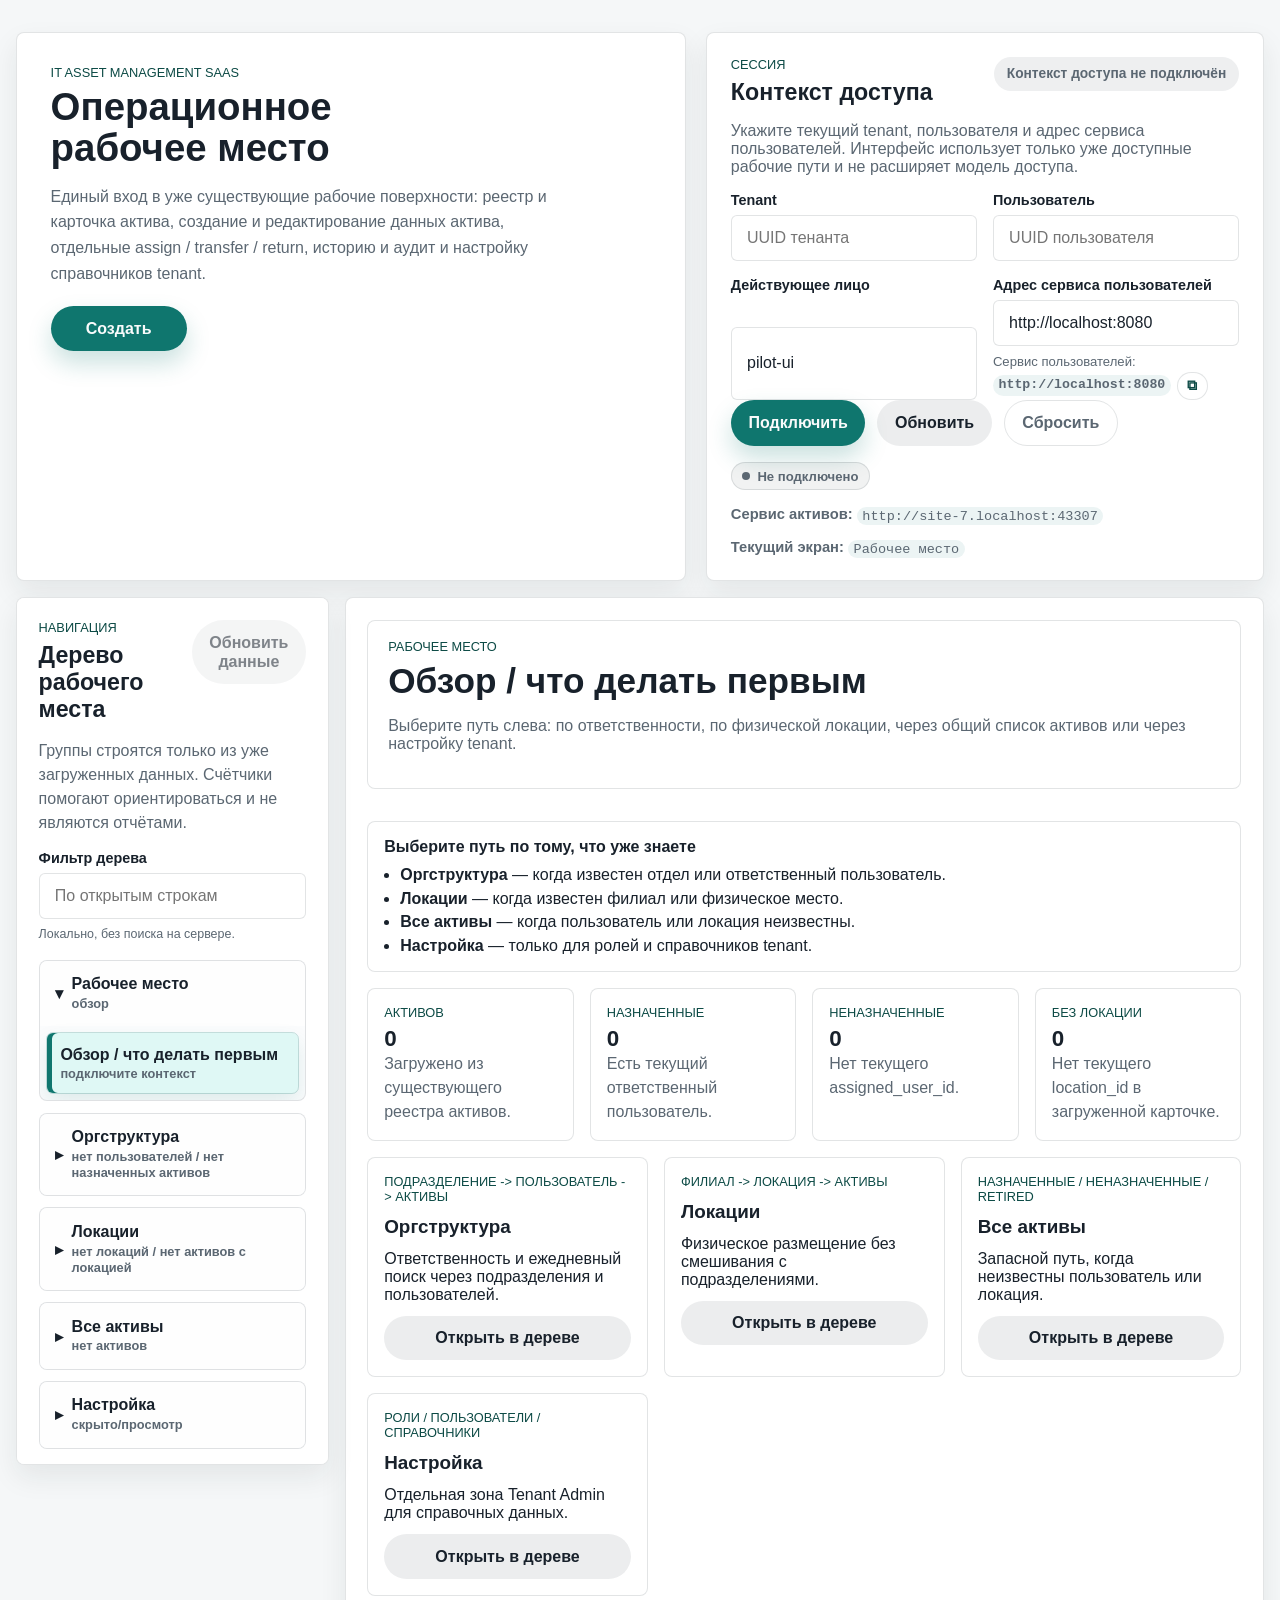
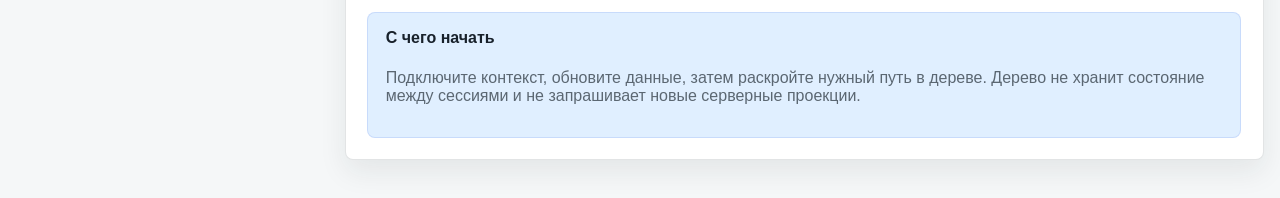
==== commit 38d8c309: "Operational Workspace / Unified Create Launcher Frontend-Only Implementation" ====
--- a/services/asset-service/src/main/resources/static/index.html
+++ b/services/asset-service/src/main/resources/static/index.html
@@ -26,6 +26,32 @@
                     создание и редактирование данных актива, отдельные assign / transfer / return, историю и аудит
                     и настройку справочников tenant.
                 </p>
+
+                <div class="create-launcher" id="create-launcher">
+                    <button
+                        class="button button-primary create-launcher-toggle"
+                        id="create-launcher-toggle"
+                        type="button"
+                        aria-haspopup="menu"
+                        aria-expanded="false"
+                        aria-controls="create-launcher-menu"
+                    >
+                        Создать
+                    </button>
+                    <div
+                        class="create-launcher-menu"
+                        id="create-launcher-menu"
+                        role="menu"
+                        aria-label="Создать запись"
+                        hidden
+                    >
+                        <button class="create-launcher-item" type="button" role="menuitem" data-create-target="asset">Актив / устройство</button>
+                        <button class="create-launcher-item" type="button" role="menuitem" data-create-target="user">Пользователь</button>
+                        <button class="create-launcher-item" type="button" role="menuitem" data-create-target="department">Подразделение</button>
+                        <button class="create-launcher-item" type="button" role="menuitem" data-create-target="branch">Филиал</button>
+                        <button class="create-launcher-item" type="button" role="menuitem" data-create-target="location">Локация</button>
+                    </div>
+                </div>
             </div>
 
             <form id="session-form" class="session-card">
--- a/services/asset-service/src/main/resources/static/app.css
+++ b/services/asset-service/src/main/resources/static/app.css
@@ -142,6 +142,56 @@
     line-height: 1.6;
 }
 
+.create-launcher {
+    position: relative;
+    width: fit-content;
+    margin-top: 1.25rem;
+}
+
+.create-launcher-toggle {
+    min-width: 8.5rem;
+}
+
+.create-launcher-menu {
+    position: absolute;
+    z-index: 90;
+    left: 0;
+    top: calc(100% + 0.45rem);
+    width: min(18rem, calc(100vw - 3rem));
+    padding: 0.45rem;
+    border: 1px solid var(--line);
+    border-radius: var(--radius-md);
+    background: var(--panel);
+    box-shadow: 0 18px 42px rgba(15, 23, 42, 0.18);
+}
+
+.create-launcher-item {
+    display: flex;
+    width: 100%;
+    min-height: 2.75rem;
+    align-items: center;
+    justify-content: flex-start;
+    padding: 0.7rem 0.85rem;
+    border: 0;
+    border-radius: var(--radius-sm);
+    background: transparent;
+    color: var(--ink);
+    font-weight: 700;
+    text-align: left;
+    cursor: pointer;
+}
+
+.create-launcher-item:hover,
+.create-launcher-item:focus-visible {
+    background: rgba(15, 118, 110, 0.09);
+    color: var(--accent-ink);
+}
+
+.create-launcher-item:focus-visible {
+    outline: 3px solid rgba(15, 118, 110, 0.28);
+    outline-offset: 2px;
+}
+
 .session-card {
     padding: 1.5rem;
 }
@@ -250,6 +300,10 @@
     gap: 0.42rem;
 }
 
+.field-wide {
+    grid-column: 1 / -1;
+}
+
 .field span {
     font-size: 0.9rem;
     font-weight: 600;
@@ -568,8 +622,8 @@
 
 .tree-group-header {
     display: grid;
-    grid-template-columns: auto minmax(0, 1fr) auto;
-    gap: 0.55rem;
+    grid-template-columns: auto minmax(0, 1fr);
+    gap: 0.18rem 0.55rem;
     align-items: center;
     width: 100%;
     min-height: 3rem;
@@ -577,6 +631,16 @@
     background: rgba(255, 255, 255, 0.78);
     font-weight: 800;
     text-align: left;
+}
+
+.tree-caret {
+    grid-row: 1 / span 2;
+}
+
+.tree-count {
+    grid-column: 2;
+    justify-self: start;
+    line-height: 1.25;
 }
 
 .tree-count,
@@ -930,7 +994,8 @@
 .metric-card,
 .workspace-area-card,
 .action-card,
-.setup-card {
+.setup-card,
+.asset-note-block {
     padding: 1rem;
     border: 1px solid var(--line);
     border-radius: var(--radius-md);
@@ -941,8 +1006,27 @@
 .metric-card p,
 .workspace-area-card p,
 .action-card p,
-.setup-card p {
+.setup-card p,
+.asset-note-block p {
     margin: 0;
+}
+
+.asset-note-block {
+    display: grid;
+    gap: 0.55rem;
+    background: rgba(255, 255, 255, 0.64);
+}
+
+.asset-note-empty {
+    background: rgba(255, 255, 255, 0.46);
+}
+
+.asset-note-text {
+    max-height: 12rem;
+    overflow: auto;
+    color: var(--ink);
+    line-height: 1.55;
+    white-space: pre-wrap;
 }
 
 .workspace-area-card {
@@ -1422,6 +1506,17 @@
         border-radius: var(--radius-lg);
     }
 
+    .create-launcher,
+    .create-launcher-toggle {
+        width: 100%;
+    }
+
+    .create-launcher-menu {
+        position: static;
+        width: 100%;
+        margin-top: 0.45rem;
+    }
+
     .field-grid,
     .overview-grid,
     .workspace-path-grid,
